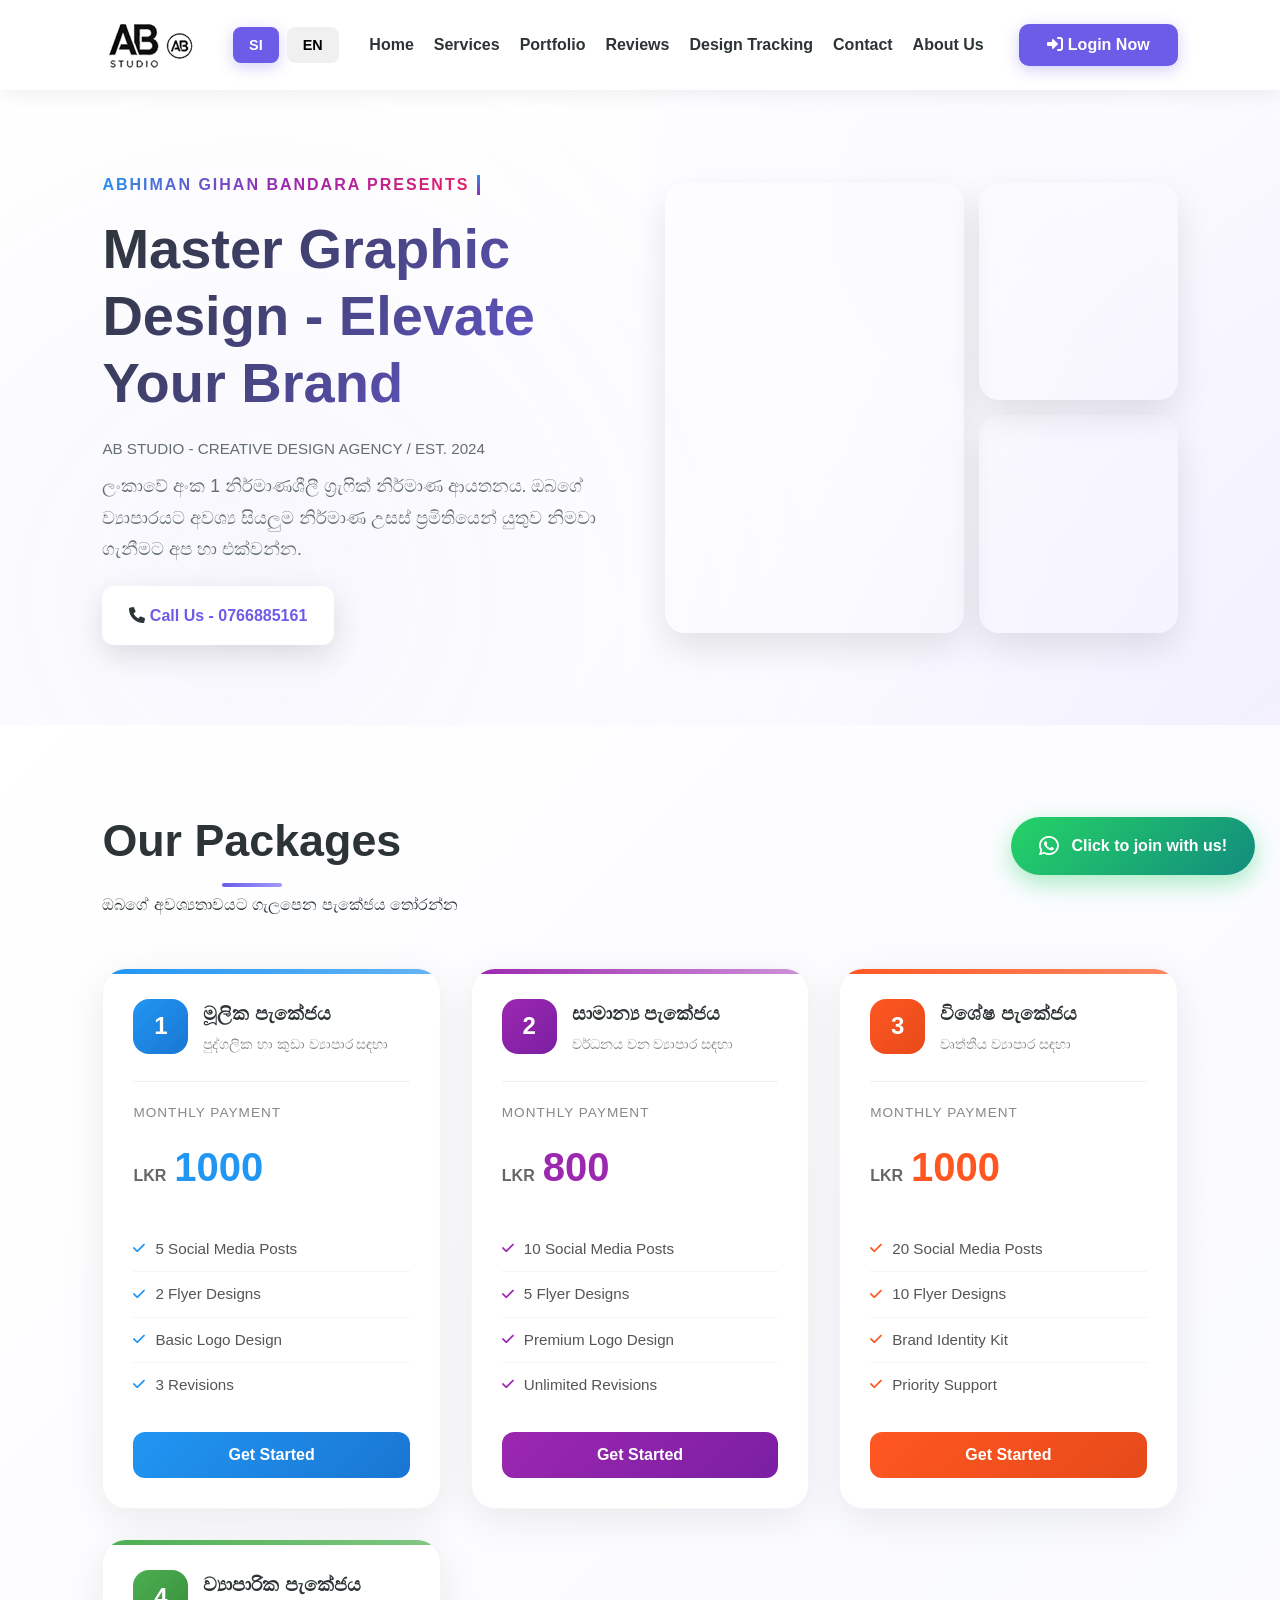
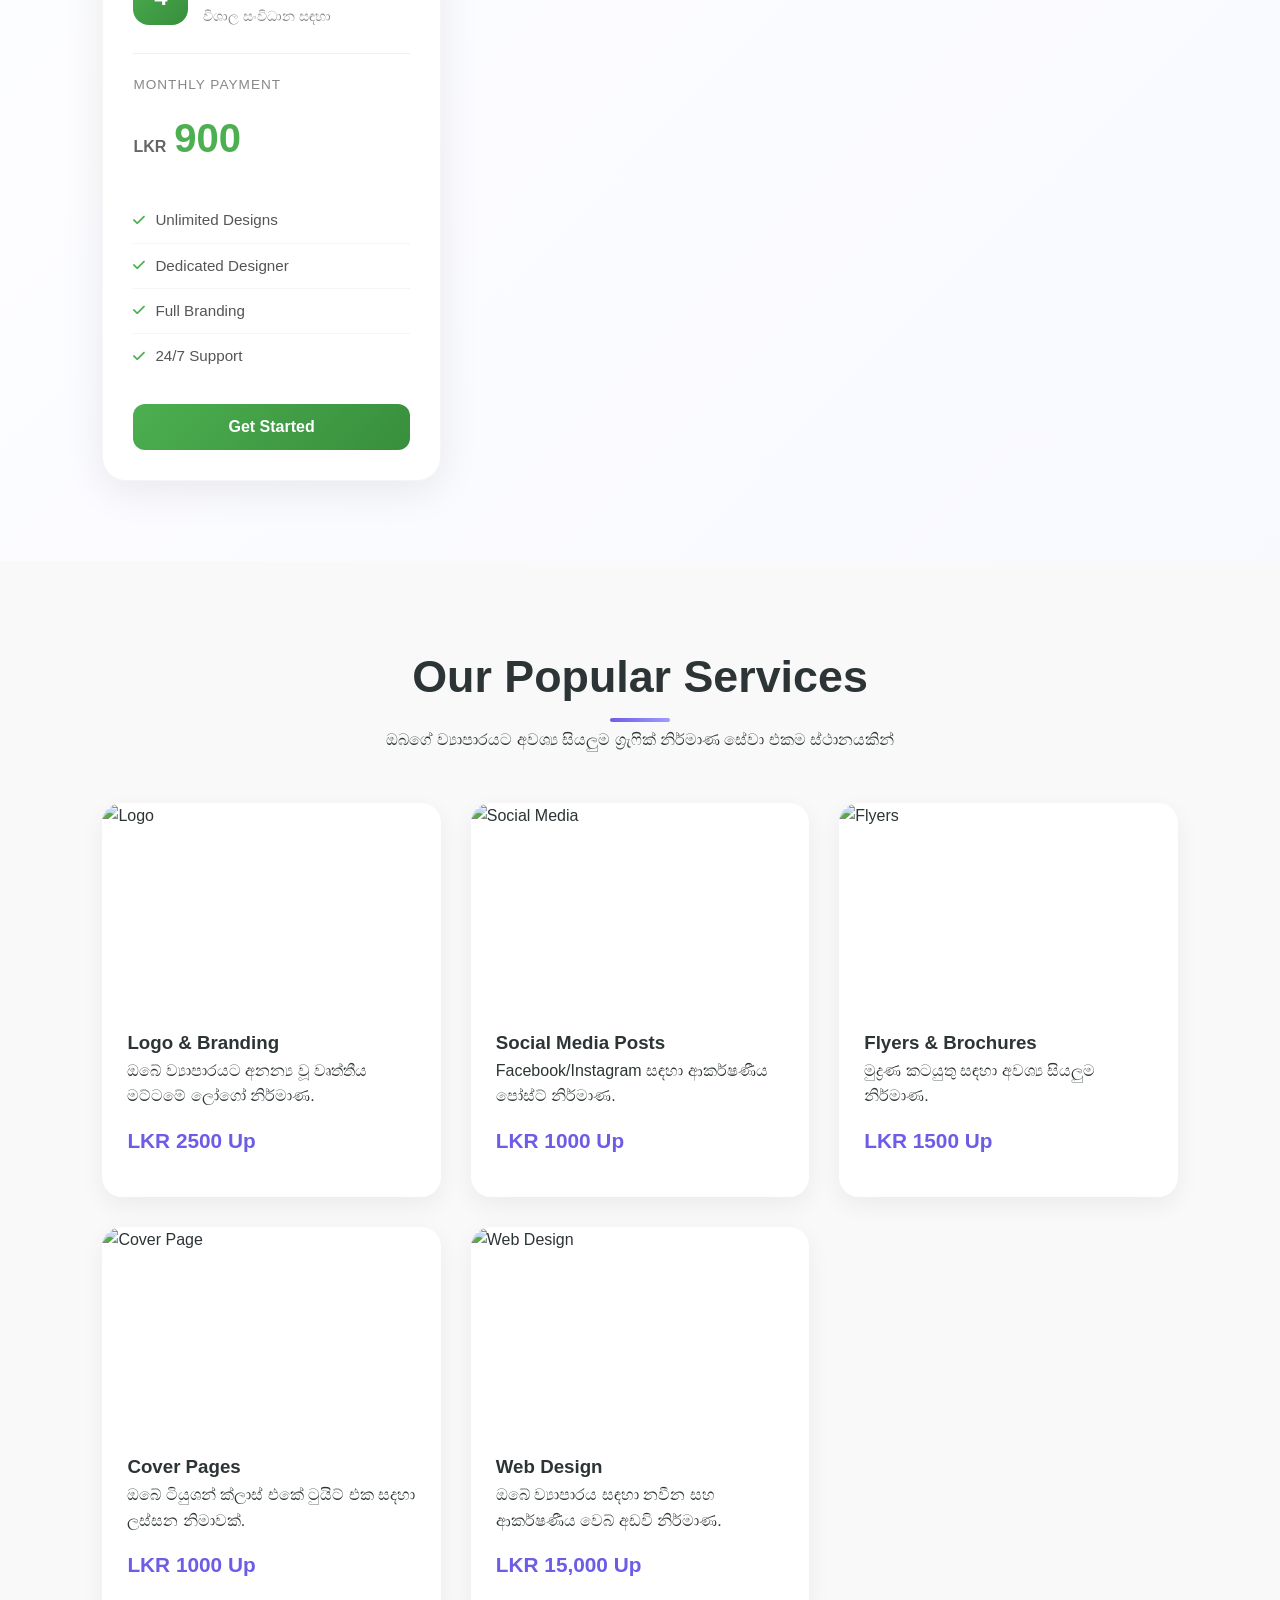
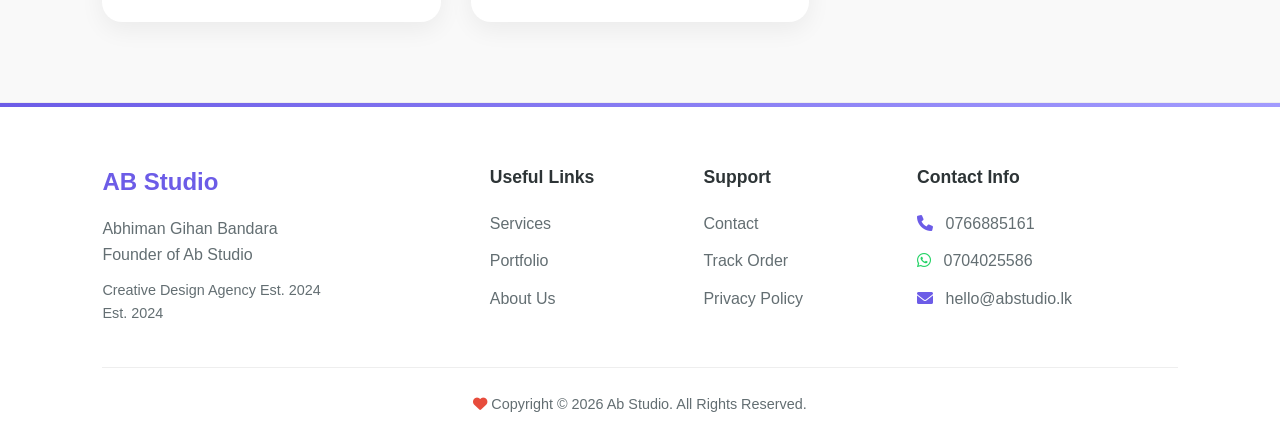
==== index.html @ 4a554f9b "Add files via upload" ====
<!DOCTYPE html>
<html lang="si">
<head>
    <meta charset="UTF-8">
    <meta name="viewport" content="width=device-width, initial-scale=1.0">
    <title>Ab Studio - Graphic Design Experts</title>
    <link rel="stylesheet" href="https://cdnjs.cloudflare.com/ajax/libs/font-awesome/6.0.0/css/all.min.css">
    <link rel="stylesheet" href="style.css">
</head>
<body>

    <!-- Login/Signup Modal -->
    <div class="modal-overlay" id="modalOverlay">
        <div class="login-modal">
            <span class="close-modal" id="closeModal">&times;</span>
            
            <!-- Login Section -->
            <div id="loginSection">
                <h2>Ab Studio Login</h2>
                <form id="loginForm">
                    <div class="form-group">
                        <label data-si="Email ලිපිනය (Email)" data-en="Email Address">Email ලිපිනය (Email)</label>
                        <input type="email" id="loginEmail" placeholder="your@email.com" required>
                        <span class="error-message" id="loginEmailError" data-si="කරුණාකර වලංගු email ලිපිනයක් ඇතුළත් කරන්න." data-en="Please enter a valid email address.">කරුණාකර වලංගු email ලිපිනයක් ඇතුළත් කරන්න.</span>
                    </div>
                    <div class="form-group">
                        <label data-si="මුරපදය (Password)" data-en="Password">මුරපදය (Password)</label>
                        <input type="password" id="loginPassword" placeholder="Enter your password" required>
                        <span class="error-message" id="loginPasswordError" data-si="මුරපදය අවම වශයෙන් අකුරු 6ක් විය යුතුය." data-en="Password must be at least 6 characters.">මුරපදය අවම වශයෙන් අකුරු 6ක් විය යුතුය.</span>
                    </div>
                    <button type="submit" class="submit-btn" data-si="Login" data-en="Login">Login</button>
                </form>
                <p style="text-align: center; margin-top: 15px; font-size: 0.9rem; color: #636e72;">
                    <span data-si="ගිණුමක් නොමැතිද?" data-en="Don't have an account?">ගිණුමක් නොමැතිද?</span> 
                    <a href="javascript:void(0)" id="showSignup" style="color: var(--primary-color); font-weight: 600;">Sign Up</a>
                </p>
            </div>

            <!-- Signup Section -->
            <div id="signupSection" style="display: none;">
                <h2>Create Account</h2>
                <form id="signupForm">
                    <div class="form-group">
                        <label data-si="සම්පූර්ණ නම (Full Name)" data-en="Full Name">සම්පූර්ණ නම (Full Name)</label>
                        <input type="text" id="userName" placeholder="ඔබේ සම්පූර්ණ නම" required>
                        <span class="error-message" id="userNameError" data-si="කරුණාකර ඔබේ නම ඇතුළත් කරන්න." data-en="Please enter your name.">කරුණාකර ඔබේ නම ඇතුළත් කරන්න.</span>
                    </div>
                    <div class="form-group">
                        <label data-si="දුරකථන අංකය (Phone Number)" data-en="Phone Number">දුරකථන අංකය (Phone Number)</label>
                        <input type="tel" id="userPhone" placeholder="07XXXXXXXX" required>
                        <span class="error-message" id="userPhoneError" data-si="කරුණාකර වලංගු දුරකථන අංකයක් ඇතුළත් කරන්න." data-en="Please enter a valid phone number.">කරුණාකර වලංගු දුරකථන අංකයක් ඇතුළත් කරන්න.</span>
                    </div>
                    <div class="form-group">
                        <label data-si="Email ලිපිනය" data-en="Email Address">Email ලිපිනය</label>
                        <input type="email" id="userEmail" placeholder="your@email.com" required>
                        <span class="error-message" id="userEmailError" data-si="කරුණාකර වලංගු email ලිපිනයක් ඇතුළත් කරන්න." data-en="Please enter a valid email.">කරුණාකර වලංගු email ලිපිනයක් ඇතුළත් කරන්න.</span>
                    </div>
                    <div class="form-group">
                        <label data-si="මුරපදය (Password)" data-en="Password">මුරපදය (Password)</label>
                        <input type="password" id="signupPassword" placeholder="Create password (min 6 chars)" required>
                        <span class="error-message" id="signupPasswordError" data-si="මුරපදය අවම වශයෙන් අකුරු 6ක් විය යුතුය." data-en="Password must be at least 6 characters.">මුරපදය අවම වශයෙන් අකුරු 6ක් විය යුතුය.</span>
                    </div>
                    <button type="submit" class="submit-btn" data-si="Register" data-en="Register">Register</button>
                </form>
                <p style="text-align: center; margin-top: 15px; font-size: 0.9rem; color: #636e72;">
                    <span data-si="දැනටමත් ගිණුමක් තිබේද?" data-en="Already have an account?">දැනටමත් ගිණුමක් තිබේද?</span> 
                    <a href="javascript:void(0)" id="showLogin" style="color: var(--primary-color); font-weight: 600;">Login</a>
                </p>
            </div>

            <!-- OTP Section (for future SMS OTP integration) -->
            <div id="otpSection" style="display: none;">
                <h2>Verify OTP</h2>
                <p id="otpMsg" style="font-size: 0.9rem; text-align: center; margin-bottom: 15px; color: #636e72;"></p>
                <form id="otpForm">
                    <div class="form-group">
                        <label data-si="OTP කේතය ඇතුළත් කරන්න" data-en="Enter OTP Code">OTP කේතය ඇතුළත් කරන්න</label>
                        <input type="text" id="otpInput" maxlength="6" placeholder="XXXXXX" required>
                    </div>
                    <button type="submit" class="submit-btn" data-si="Verify & Continue" data-en="Verify & Continue">Verify & Continue</button>
                </form>
            </div>
        </div>
    </div>

    <!-- User Profile Modal -->
    <div class="modal-overlay" id="profileModal">
        <div class="login-modal" style="max-width: 500px;">
            <span class="close-modal" id="closeProfileModal">&times;</span>
            <h2><i class="fas fa-user-circle" style="color: var(--primary-color);"></i> My Profile</h2>
            <div id="profileContent">
                <div class="form-group">
                    <label><i class="fas fa-user"></i> <span data-si="සම්පූර්ණ නම" data-en="Full Name">සම්පූර්ණ නම</span></label>
                    <input type="text" id="profileName" readonly>
                </div>
                <div class="form-group">
                    <label><i class="fas fa-phone"></i> <span data-si="දුරකථන අංකය" data-en="Phone Number">දුරකථන අංකය</span></label>
                    <input type="text" id="profilePhone" readonly>
                </div>
                <div class="form-group">
                    <label><i class="fas fa-envelope"></i> Email</label>
                    <input type="email" id="profileEmail" readonly>
                </div>
                <div class="form-group">
                    <label><i class="fas fa-calendar"></i> <span data-si="ගිණුම සෑදු දිනය" data-en="Account Created">ගිණුම සෑදු දිනය</span></label>
                    <input type="text" id="profileCreated" readonly>
                </div>
                <button type="button" class="submit-btn" id="logoutBtn" style="background: linear-gradient(135deg, #d63031, #ff4757);">
                    <i class="fas fa-sign-out-alt"></i> <span data-si="Logout" data-en="Logout">Logout</span>
                </button>
            </div>
        </div>
    </div>

    <header id="mainHeader">
        <div class="logo">
            <a href="javascript:void(0)" onclick="showHomePage()">
                <img src="images/ab-studio-logo.png" alt="Ab Studio Logo" onerror="this.style.display='none'; this.parentElement.innerHTML='<span style=\'font-size:1.5rem;font-weight:bold;color:var(--primary-color);\'>AB Studio</span>'">
            </a>
        </div>
        
        <div style="display: flex; align-items: center; gap: 15px;">
            <!-- Language Switcher - Hidden on mobile -->
            <div class="lang-switcher" id="langSwitcher">
                <button onclick="changeLanguage('si')" id="btn-si" class="active">SI</button>
                <button onclick="changeLanguage('en')" id="btn-en">EN</button>
            </div>
            
            <button class="mobile-menu-toggle" id="mobileMenuToggle" aria-label="Toggle menu">
                <span></span>
                <span></span>
                <span></span>
            </button>
        </div>
        
        <nav>
            <ul>
                <li><a href="javascript:void(0)" onclick="showHomePage()" data-si="Home" data-en="Home">Home</a></li>
                <li><a href="javascript:void(0)" onclick="showServicesPage()" data-si="Services" data-en="Services">Services</a></li>
                <li><a href="javascript:void(0)" onclick="showPortfolioPage()" data-si="Portfolio" data-en="Portfolio">Portfolio</a></li>
                <li><a href="javascript:void(0)" onclick="showReviews()" data-si="Reviews" data-en="Reviews">Reviews</a></li>
                <li><a href="javascript:void(0)" onclick="showTracking()" data-si="Design Tracking" data-en="Design Tracking">Design Tracking</a></li>
                <li><a href="javascript:void(0)" onclick="showContactPage()" data-si="Contact" data-en="Contact">Contact</a></li>
                <li><a href="javascript:void(0)" onclick="showAboutPage()" data-si="About Us" data-en="About Us">About Us</a></li>
            </ul>
        </nav>
        <button class="login-btn" id="loginBtn">
            <i class="fas fa-sign-in-alt"></i> <span data-si="Login Now" data-en="Login Now">Login Now</span>
        </button>
    </header>
    
    <!-- Mobile Navigation -->
    <div class="mobile-nav" id="mobileNav">
        <a href="javascript:void(0)" onclick="showHomePage(); toggleMobileMenu();" data-si="Home" data-en="Home">Home</a>
        <a href="javascript:void(0)" onclick="showServicesPage(); toggleMobileMenu();" data-si="Services" data-en="Services">Services</a>
        <a href="javascript:void(0)" onclick="showPortfolioPage(); toggleMobileMenu();" data-si="Portfolio" data-en="Portfolio">Portfolio</a>
        <a href="javascript:void(0)" onclick="showReviews(); toggleMobileMenu();" data-si="Reviews" data-en="Reviews">Reviews</a>
        <a href="javascript:void(0)" onclick="showTracking(); toggleMobileMenu();" data-si="Design Tracking" data-en="Design Tracking">Design Tracking</a>
        <a href="javascript:void(0)" onclick="showContactPage(); toggleMobileMenu();" data-si="Contact" data-en="Contact">Contact</a>
        <a href="javascript:void(0)" onclick="showAboutPage(); toggleMobileMenu();" data-si="About Us" data-en="About Us">About Us</a>
        <!-- Login Button in Mobile Menu -->
        <a href="javascript:void(0)" onclick="toggleMobileMenu(); document.getElementById('modalOverlay').classList.add('active');" class="mobile-login-btn" data-si="Login" data-en="Login">Login</a>
    </div>

    <main>
        <!-- Hero Section -->
        <section class="hero" id="homeHero">
            <div class="hero-content reveal-left">
                <!-- Typing Animation Text -->
                <div class="typing-container">
                    <span class="typing-text">Abhiman Gihan Bandara Presents</span>
                    <span class="typing-cursor"></span>
                </div>
                
                <h1>Master <span>Graphic Design</span> - Elevate Your Brand</h1>
                <p class="hero-subtitle" data-si="AB STUDIO - CREATIVE DESIGN AGENCY / EST. 2024" data-en="AB STUDIO - CREATIVE DESIGN AGENCY / EST. 2024">AB STUDIO - CREATIVE DESIGN AGENCY / EST. 2024</p>
                <p class="hero-description" data-si="ලංකාවේ අංක 1 නිර්මාණශීලී ග්‍රැෆික් නිර්මාණ ආයතනය. ඔබගේ ව්‍යාපාරයට අවශ්‍ය සියලුම නිර්මාණ උසස් ප්‍රමිතියෙන් යුතුව නිමවා ගැනීමට අප හා එක්වන්න." data-en="Sri Lanka's #1 Creative Graphic Design Agency. Join us to get all your business designs done with premium quality.">ලංකාවේ අංක 1 නිර්මාණශීලී ග්‍රැෆික් නිර්මාණ ආයතනය. ඔබගේ ව්‍යාපාරයට අවශ්‍ය සියලුම නිර්මාණ උසස් ප්‍රමිතියෙන් යුතුව නිමවා ගැනීමට අප හා එක්වන්න.</p>
                
                <a href="tel:0766885161" class="contact-float">
                    <i class="fa fa-phone"></i> <span data-si="Call Us - 0766885161" data-en="Call Us - 0766885161">Call Us - 0766885161</span>
                </a>
            </div>

            <div class="hero-images reveal-right">
                <div class="slide-box box-large">
                    <img src="https://images.unsplash.com/photo-1558655146-9f40138edfeb?auto=format&fit=crop&w=600" alt="Slide 1">
                    <img src="https://images.unsplash.com/photo-1626785774625-ddcddc3445e9?auto=format&fit=crop&w=600" alt="Slide 2">
                    <img src="https://images.unsplash.com/photo-1561070791-2526d30994b5?auto=format&fit=crop&w=600" alt="Slide 3">
                </div>
                <div class="slide-box">
                    <img src="https://images.unsplash.com/photo-1551434678-e076c223a692?auto=format&fit=crop&w=500" alt="Slide 4">
                    <img src="https://images.unsplash.com/photo-1618005182384-a83a8bd57fbe?auto=format&fit=crop&w=500" alt="Slide 5">
                    <img src="https://images.unsplash.com/photo-1542744094-3a31f272c490?auto=format&fit=crop&w=500" alt="Slide 6">
                </div>
                <div class="slide-box">
                    <img src="https://images.unsplash.com/photo-1531297484001-80022131f5a1?auto=format&fit=crop&w=500" alt="Slide 7">
                    <img src="https://images.unsplash.com/photo-1460925895917-afdab827c52f?auto=format&fit=crop&w=500" alt="Slide 8">
                    <img src="https://images.unsplash.com/photo-1611162617474-5b21e879e113?auto=format&fit=crop&w=500" alt="Slide 9">
                </div>
            </div>
        </section>
        
        <!-- Mobile Contact Button (visible only on mobile) -->
        <div class="mobile-contact-section">
            <a href="tel:0766885161" class="mobile-contact-btn">
                <i class="fa fa-phone"></i> <span data-si="Contact Us" data-en="Contact Us">Contact Us</span>
            </a>
        </div>
     
        <!-- Pricing/Packages Section -->
        <section class="pricing-section" id="pricingSection">
            <div class="section-title reveal">
                <h2 data-si="Our Packages" data-en="Our Packages">Our Packages</h2>
                <p data-si="ඔබගේ අවශ්‍යතාවයට ගැලපෙන පැකේජය තෝරන්න" data-en="Choose the package that suits your needs">ඔබගේ අවශ්‍යතාවයට ගැලපෙන පැකේජය තෝරන්න</p>
            </div>
            
            <div class="pricing-grid">
                <!-- Basic Package -->
                <div class="pricing-card reveal reveal-delay-1" data-color="blue">
                    <div class="pricing-header">
                        <div class="pricing-icon">1</div>
                        <div class="pricing-title">
                            <h3 data-si="මූලික පැකේජය" data-en="Basic Package">මූලික පැකේජය</h3>
                            <p data-si="පුද්ගලික හා කුඩා ව්‍යාපාර සඳහා" data-en="For personal & small businesses">පුද්ගලික හා කුඩා ව්‍යාපාර සඳහා</p>
                        </div>
                    </div>
                    <div class="pricing-body">
                        <span class="payment-label" data-si="Monthly Payment" data-en="Monthly Payment">Monthly Payment</span>
                        <div class="pricing-amount">
                            <span class="currency">LKR</span>
                            <span class="price">1000</span>
                        </div>
                        <ul class="pricing-features">
                            <li><i class="fas fa-check"></i> <span data-si="5 Social Media Posts" data-en="5 Social Media Posts">5 Social Media Posts</span></li>
                            <li><i class="fas fa-check"></i> <span data-si="2 Flyer Designs" data-en="2 Flyer Designs">2 Flyer Designs</span></li>
                            <li><i class="fas fa-check"></i> <span data-si="Basic Logo Design" data-en="Basic Logo Design">Basic Logo Design</span></li>
                            <li><i class="fas fa-check"></i> <span data-si="3 Revisions" data-en="3 Revisions">3 Revisions</span></li>
                        </ul>
                        <button class="pricing-btn" onclick="showContactPage()" data-si="Get Started" data-en="Get Started">Get Started</button>
                    </div>
                </div>

                <!-- Standard Package -->
                <div class="pricing-card reveal reveal-delay-2" data-color="purple">
                    <div class="pricing-header">
                        <div class="pricing-icon">2</div>
                        <div class="pricing-title">
                            <h3 data-si="සාමාන්‍ය පැකේජය" data-en="Standard Package">සාමාන්‍ය පැකේජය</h3>
                            <p data-si="වර්ධනය වන ව්‍යාපාර සඳහා" data-en="For growing businesses">වර්ධනය වන ව්‍යාපාර සඳහා</p>
                        </div>
                    </div>
                    <div class="pricing-body">
                        <span class="payment-label" data-si="Monthly Payment" data-en="Monthly Payment">Monthly Payment</span>
                        <div class="pricing-amount">
                            <span class="currency">LKR</span>
                            <span class="price">800</span>
                        </div>
                        <ul class="pricing-features">
                            <li><i class="fas fa-check"></i> <span data-si="10 Social Media Posts" data-en="10 Social Media Posts">10 Social Media Posts</span></li>
                            <li><i class="fas fa-check"></i> <span data-si="5 Flyer Designs" data-en="5 Flyer Designs">5 Flyer Designs</span></li>
                            <li><i class="fas fa-check"></i> <span data-si="Premium Logo Design" data-en="Premium Logo Design">Premium Logo Design</span></li>
                            <li><i class="fas fa-check"></i> <span data-si="Unlimited Revisions" data-en="Unlimited Revisions">Unlimited Revisions</span></li>
                        </ul>
                        <button class="pricing-btn" onclick="showContactPage()" data-si="Get Started" data-en="Get Started">Get Started</button>
                    </div>
                </div>

                <!-- Premium Package -->
                <div class="pricing-card reveal reveal-delay-3" data-color="orange">
                    <div class="pricing-header">
                        <div class="pricing-icon">3</div>
                        <div class="pricing-title">
                            <h3 data-si="විශේෂ පැකේජය" data-en="Premium Package">විශේෂ පැකේජය</h3>
                            <p data-si="වෘත්තීය ව්‍යාපාර සඳහා" data-en="For professional businesses">වෘත්තීය ව්‍යාපාර සඳහා</p>
                        </div>
                    </div>
                    <div class="pricing-body">
                        <span class="payment-label" data-si="Monthly Payment" data-en="Monthly Payment">Monthly Payment</span>
                        <div class="pricing-amount">
                            <span class="currency">LKR</span>
                            <span class="price">1000</span>
                        </div>
                        <ul class="pricing-features">
                            <li><i class="fas fa-check"></i> <span data-si="20 Social Media Posts" data-en="20 Social Media Posts">20 Social Media Posts</span></li>
                            <li><i class="fas fa-check"></i> <span data-si="10 Flyer Designs" data-en="10 Flyer Designs">10 Flyer Designs</span></li>
                            <li><i class="fas fa-check"></i> <span data-si="Brand Identity Kit" data-en="Brand Identity Kit">Brand Identity Kit</span></li>
                            <li><i class="fas fa-check"></i> <span data-si="Priority Support" data-en="Priority Support">Priority Support</span></li>
                        </ul>
                        <button class="pricing-btn" onclick="showContactPage()" data-si="Get Started" data-en="Get Started">Get Started</button>
                    </div>
                </div>

                <!-- Enterprise Package -->
                <div class="pricing-card reveal reveal-delay-4" data-color="green">
                    <div class="pricing-header">
                        <div class="pricing-icon">4</div>
                        <div class="pricing-title">
                            <h3 data-si="ව්‍යාපාරික පැකේජය" data-en="Enterprise Package">ව්‍යාපාරික පැකේජය</h3>
                            <p data-si="විශාල සංවිධාන සඳහා" data-en="For large organizations">විශාල සංවිධාන සඳහා</p>
                        </div>
                    </div>
                    <div class="pricing-body">
                        <span class="payment-label" data-si="Monthly Payment" data-en="Monthly Payment">Monthly Payment</span>
                        <div class="pricing-amount">
                            <span class="currency">LKR</span>
                            <span class="price">900</span>
                        </div>
                        <ul class="pricing-features">
                            <li><i class="fas fa-check"></i> <span data-si="Unlimited Designs" data-en="Unlimited Designs">Unlimited Designs</span></li>
                            <li><i class="fas fa-check"></i> <span data-si="Dedicated Designer" data-en="Dedicated Designer">Dedicated Designer</span></li>
                            <li><i class="fas fa-check"></i> <span data-si="Full Branding" data-en="Full Branding">Full Branding</span></li>
                            <li><i class="fas fa-check"></i> <span data-si="24/7 Support" data-en="24/7 Support">24/7 Support</span></li>
                        </ul>
                        <button class="pricing-btn" onclick="showContactPage()" data-si="Get Started" data-en="Get Started">Get Started</button>
                    </div>
                </div>
            </div>
        </section>
     
        <!-- Services Section -->
        <section class="services" id="homeServices">
            <div class="section-title reveal">
                <h2 data-si="Our Popular Services" data-en="Our Popular Services">Our Popular Services</h2>
                <p data-si="ඔබගේ ව්‍යාපාරයට අවශ්‍ය සියලුම ග්‍රැෆික් නිර්මාණ සේවා එකම ස්ථානයකින්" data-en="All graphic design services your business needs in one place">ඔබගේ ව්‍යාපාරයට අවශ්‍ය සියලුම ග්‍රැෆික් නිර්මාණ සේවා එකම ස්ථානයකින්</p>
            </div>
            <div class="service-grid">
                <div class="card reveal reveal-delay-1" onclick="showPortfolio('Logo & Branding')">
                    <img src="https://images.unsplash.com/photo-1626785774625-ddcddc3445e9?auto=format&fit=crop&w=500" alt="Logo">
                    <div class="card-body">
                        <h3 data-si="Logo & Branding" data-en="Logo & Branding">Logo & Branding</h3>
                        <p data-si="ඔබේ ව්‍යාපාරයට අනන්‍ය වූ වෘත්තීය මට්ටමේ ලෝගෝ නිර්මාණ." data-en="Professional logo designs unique to your business.">ඔබේ ව්‍යාපාරයට අනන්‍ය වූ වෘත්තීය මට්ටමේ ලෝගෝ නිර්මාණ.</p>
                        <span class="price">LKR 2500 Up</span>
                    </div>
                </div>
                <div class="card reveal reveal-delay-2" onclick="showPortfolio('Social Media Posts')">
                    <img src="https://images.unsplash.com/photo-1611162617474-5b21e879e113?auto=format&fit=crop&w=500" alt="Social Media">
                    <div class="card-body">
                        <h3 data-si="Social Media Posts" data-en="Social Media Posts">Social Media Posts</h3>
                        <p data-si="Facebook/Instagram සඳහා ආකර්ෂණීය පෝස්ට් නිර්මාණ." data-en="Attractive post designs for Facebook/Instagram.">Facebook/Instagram සඳහා ආකර්ෂණීය පෝස්ට් නිර්මාණ.</p>
                        <span class="price">LKR 1000 Up</span>
                    </div>
                </div>
                <div class="card reveal reveal-delay-3" onclick="showPortfolio('Flyers & Brochures')">
                    <img src="https://images.unsplash.com/photo-1586717791821-3f44a563dc4c?auto=format&fit=crop&w=500" alt="Flyers">
                    <div class="card-body">
                        <h3 data-si="Flyers & Brochures" data-en="Flyers & Brochures">Flyers & Brochures</h3>
                        <p data-si="මුද්‍රණ කටයුතු සඳහා අවශ්‍ය සියලුම නිර්මාණ." data-en="All designs needed for printing purposes.">මුද්‍රණ කටයුතු සඳහා අවශ්‍ය සියලුම නිර්මාණ.</p>
                        <span class="price">LKR 1500 Up</span>
                    </div>
                </div>
                <div class="card reveal reveal-delay-4" onclick="showPortfolio('Cover Pages')">
                    <img src="https://images.unsplash.com/photo-1544947950-fa07a98d237f?auto=format&fit=crop&w=500" alt="Cover Page">
                    <div class="card-body">
                        <h3 data-si="Cover Pages" data-en="Cover Pages">Cover Pages</h3>
                        <p data-si="ඔබේ ටියුශන් ක්ලාස් එකේ ටුයිට් එක සදහා ලස්සන නිමාවක්." data-en="Beautiful finish for your tuition class notes.">ඔබේ ටියුශන් ක්ලාස් එකේ ටුයිට් එක සදහා ලස්සන නිමාවක්.</p>
                        <span class="price">LKR 1000 Up</span>
                    </div>
                </div>
                <div class="card reveal reveal-delay-5" onclick="showPortfolio('Web Design')">
                    <img src="https://images.unsplash.com/photo-1460925895917-afdab827c52f?auto=format&fit=crop&w=500" alt="Web Design">
                    <div class="card-body">
                        <h3 data-si="Web Design" data-en="Web Design">Web Design</h3>
                        <p data-si="ඔබේ ව්‍යාපාරය සඳහා නවීන සහ ආකර්ෂණීය වෙබ් අඩවි නිර්මාණ." data-en="Modern and attractive website designs for your business.">ඔබේ ව්‍යාපාරය සඳහා නවීන සහ ආකර්ෂණීය වෙබ් අඩවි නිර්මාණ.</p>
                        <span class="price">LKR 15,000 Up</span>
                    </div>
                </div>
            </div>
        </section>

        <!-- Full Services Page -->
        <section id="fullServicesPage" style="display: none; padding: 60px 8%;">
            <div style="display: flex; justify-content: space-between; align-items: center; flex-wrap: wrap; margin-bottom: 30px; gap: 20px;">
                <button onclick="showOrderForm()" class="submit-btn" style="width: auto; padding: 14px 28px;">
                    <i class="fa fa-plus"></i> <span data-si="New Design" data-en="New Design">New Design</span>
                </button>

                <div class="search-container">
                    <input type="text" id="serviceSearch" onkeyup="searchServices()" placeholder="ඔබට අවශ්‍ය සේවාව මෙහි සොයන්න..." data-si-placeholder="ඔබට අවශ්‍ය සේවාව මෙහි සොයන්න..." data-en-placeholder="Search for services here...">
                    <i class="fa fa-search"></i>
                </div>
            </div>

            <div class="service-grid" id="mainServiceGrid">
                <div class="card service-item">
                    <img src="https://images.unsplash.com/photo-1626785774625-ddcddc3445e9?auto=format&fit=crop&w=500" alt="Logo">
                    <div class="card-body">
                        <h3 data-si="Logo & Branding" data-en="Logo & Branding">Logo & Branding</h3>
                        <p data-si="ඔබේ ව්‍යාපාරයට අනන්‍ය වූ වෘත්තීය මට්ටමේ ලෝගෝ නිර්මාණ." data-en="Professional logo designs unique to your business.">ඔබේ ව්‍යාපාරයට අනන්‍ය වූ වෘත්තීය මට්ටමේ ලෝගෝ නිර්මාණ.</p>
                        <span class="price">LKR 2500 Up</span>
                        <button class="btn-new-design" onclick="openOrderForm('Logo & Branding', 2500)">+ <span data-si="New Design" data-en="New Design">New Design</span></button>
                    </div>
                </div>
                <div class="card service-item">
                    <img src="https://images.unsplash.com/photo-1611162617474-5b21e879e113?auto=format&fit=crop&w=500" alt="Social Media">
                    <div class="card-body">
                        <h3 data-si="Social Media Posts" data-en="Social Media Posts">Social Media Posts</h3>
                        <p data-si="Facebook/Instagram සඳහා ආකර්ෂණීය පෝස්ට් නිර්මාණ." data-en="Attractive post designs for Facebook/Instagram.">Facebook/Instagram සඳහා ආකර්ෂණීය පෝස්ට් නිර්මාණ.</p>
                        <span class="price">LKR 1000 Up</span>
                        <button class="btn-new-design" onclick="openOrderForm('Social Media Posts', 1000)">+ <span data-si="New Design" data-en="New Design">New Design</span></button>
                    </div>
                </div>
                <div class="card service-item">
                    <img src="https://images.unsplash.com/photo-1586717791821-3f44a563dc4c?auto=format&fit=crop&w=500" alt="Flyers">
                    <div class="card-body">
                        <h3 data-si="Flyers & Brochures" data-en="Flyers & Brochures">Flyers & Brochures</h3>
                        <p data-si="මුද්‍රණ කටයුතු සඳහා අවශ්‍ය සියලුම නිර්මාණ." data-en="All designs needed for printing purposes.">මුද්‍රණ කටයුතු සඳහා අවශ්‍ය සියලුම නිර්මාණ.</p>
                        <span class="price">LKR 1500 Up</span>
                        <button class="btn-new-design" onclick="openOrderForm('Flyers & Brochures', 1500)">+ <span data-si="New Design" data-en="New Design">New Design</span></button>
                    </div>
                </div>
                <div class="card service-item">
                    <img src="https://images.unsplash.com/photo-1544947950-fa07a98d237f?auto=format&fit=crop&w=500" alt="Cover Page">
                    <div class="card-body">
                        <h3 data-si="Cover Pages" data-en="Cover Pages">Cover Pages</h3>
                        <p data-si="ඔබේ ටියුශන් ක්ලාස් එකේ ටියුට් එක සදහා ලස්සන නිමාවක්." data-en="Beautiful finish for your tuition class notes.">ඔබේ ටියුශන් ක්ලාස් එකේ ටියුට් එක සදහා ලස්සන නිමාවක්.</p>
                        <span class="price">LKR 1000 Up</span>
                        <button class="btn-new-design" onclick="openOrderForm('Cover Pages', 1000)">+ <span data-si="New Design" data-en="New Design">New Design</span></button>
                    </div>
                </div>
                <div class="card service-item">
                    <img src="https://images.unsplash.com/photo-1460925895917-afdab827c52f?auto=format&fit=crop&w=500" alt="Web Design">
                    <div class="card-body">
                        <h3 data-si="Web Design" data-en="Web Design">Web Design</h3>
                        <p data-si="ඔබේ ව්‍යාපාරය සඳහා නවීන සහ ආකර්ෂණීය වෙබ් අඩවි නිර්මාණ." data-en="Modern and attractive website designs for your business.">ඔබේ ව්‍යාපාරය සඳහා නවීන සහ ආකර්ෂණීය වෙබ් අඩවි නිර්මාණ.</p>
                        <span class="price">LKR 15,000 Up</span>
                        <button class="btn-new-design" onclick="openOrderForm('Web Design', 15000)">+ <span data-si="New Design" data-en="New Design">New Design</span></button>
                    </div>
                </div>
                <div class="card service-item">
                    <img src="https://images.unsplash.com/photo-1557683316-973673baf926?auto=format&fit=crop&w=500" alt="Business Cards">
                    <div class="card-body">
                        <h3 data-si="Business Cards" data-en="Business Cards">Business Cards</h3>
                        <p data-si="වෘත්තීය මට්ටමේ ව්‍යාපාරික කාඩ්පත් නිර්මාණ." data-en="Professional business card designs.">වෘත්තීය මට්ටමේ ව්‍යාපාරික කාඩ්පත් නිර්මාණ.</p>
                        <span class="price">LKR 800 Up</span>
                        <button class="btn-new-design" onclick="openOrderForm('Business Cards', 800)">+ <span data-si="New Design" data-en="New Design">New Design</span></button>
                    </div>
                </div>
                <div class="card service-item">
                    <img src="https://images.unsplash.com/photo-1557683316-973673baf926?auto=format&fit=crop&w=500" alt="Motion Graphics">
                    <div class="card-body">
                        <h3 data-si="Motion Graphics" data-en="Motion Graphics">Motion Graphics</h3>
                        <p data-si="ආකර්ෂණීය වීඩියෝ සහ ඇනිමේෂන් නිර්මාණ." data-en="Attractive video and animation designs.">ආකර්ෂණීය වීඩියෝ සහ ඇනිමේෂන් නිර්මාණ.</p>
                        <span class="price">LKR 5000 Up</span>
                        <button class="btn-new-design" onclick="openOrderForm('Motion Graphics', 5000)">+ <span data-si="New Design" data-en="New Design">New Design</span></button>
                    </div>
                </div>
                <div class="card service-item">
                    <img src="https://images.unsplash.com/photo-1542744173-8e7e53415bb0?auto=format&fit=crop&w=500" alt="UI/UX Design">
                    <div class="card-body">
                        <h3 data-si="UI/UX Design" data-en="UI/UX Design">UI/UX Design</h3>
                        <p data-si="ජංගම දුරකථන මෘදුකාංග සඳහා අතුරුමුහුණත් නිර්මාණය." data-en="Interface design for mobile applications.">ජංගම දුරකථන මෘදුකාංග සඳහා අතුරුමුහුණත් නිර්මාණය.</p>
                        <span class="price">LKR 10,000 Up</span>
                        <button class="btn-new-design" onclick="openOrderForm('UI/UX Design', 10000)">+ <span data-si="New Design" data-en="New Design">New Design</span></button>
                    </div>
                </div>
            </div>
        </section>

        <!-- Portfolio Detail Section -->
        <section id="portfolioDetail" style="display: none; padding: 60px 8%; text-align: center;">
            <div style="display: flex; justify-content: space-between; align-items: center; margin-bottom: 30px; flex-wrap: wrap; gap: 15px;">
                <button onclick="backToHome()" style="padding: 12px 24px; cursor: pointer; border-radius: 10px; border: none; background: #eee; font-weight: 600; transition: all 0.3s ease;">
                    <i class="fa fa-arrow-left"></i> <span data-si="Back" data-en="Back">Back</span>
                </button>
                <h2 id="detailTitle" style="font-size: 2rem; color: var(--dark-color);">Service Name</h2>
                <button onclick="showOrderForm()" class="submit-btn" style="padding: 12px 28px;">
                    <i class="fa fa-plus"></i> <span data-si="New Design" data-en="New Design">New Design</span>
                </button>
            </div>
            <div id="portfolioGrid" style="display: grid; grid-template-columns: repeat(auto-fit, minmax(260px, 1fr)); gap: 25px;">
            </div>
        </section>

        <!-- Order Form Section -->
        <section id="orderFormSection" style="display: none; padding: 60px 8%; background: #fff; max-width: 750px; margin: 20px auto; border-radius: 20px; box-shadow: 0 20px 50px rgba(0,0,0,0.1);">
            <h2 style="text-align: center; margin-bottom: 30px; color: var(--dark-color);"><i class="fas fa-paint-brush" style="color: var(--primary-color);"></i> <span data-si="Order Your New Design" data-en="Order Your New Design">Order Your New Design</span></h2>
            
            <form id="designOrderForm" onsubmit="processOrder(event)" style="text-align: left;">
                <div class="form-group">
                    <label><i class="fas fa-user"></i> <span data-si="සම්පූර්ණ නම" data-en="Full Name">සම්පූර්ණ නම</span></label>
                    <input type="text" id="fullName" placeholder="ඔබේ සම්පූර්ණ නම" data-si-placeholder="ඔබේ සම්පූර්ණ නම" data-en-placeholder="Your full name" required>
                    <span class="error-message" id="fullNameError" data-si="කරුණාකර ඔබේ නම ඇතුළත් කරන්න." data-en="Please enter your name.">කරුණාකර ඔබේ නම ඇතුළත් කරන්න.</span>
                </div>
                <div class="form-group">
                    <label><i class="fas fa-phone"></i> <span data-si="දුරකථන අංකය" data-en="Phone Number">දුරකථන අංකය</span></label>
                    <input type="tel" id="phone" placeholder="07XXXXXXXX" required>
                    <span class="error-message" id="phoneError" data-si="කරුණාකර වලංගු දුරකථන අංකයක් ඇතුළත් කරන්න." data-en="Please enter a valid phone number.">කරුණාකර වලංගු දුරකථන අංකයක් ඇතුළත් කරන්න.</span>
                </div>
                <div class="form-group">
                    <label><i class="fas fa-envelope"></i> <span data-si="Email ලිපිනය" data-en="Email Address">Email ලිපිනය</span></label>
                    <input type="email" id="email" placeholder="your@email.com" required>
                    <span class="error-message" id="emailError" data-si="කරුණාකර වලංගු email ලිපිනයක් ඇතුළත් කරන්න." data-en="Please enter a valid email.">කරුණාකර වලංගු email ලිපිනයක් ඇතුළත් කරන්න.</span>
                </div>
                <div class="form-group">
                    <label><i class="fas fa-ruler-combined"></i> <span data-si="අවශ්‍ය ප්‍රමාණය (Size)" data-en="Required Size">අවශ්‍ය ප්‍රමාණය (Size)</span></label>
                    <input type="text" id="designSize" placeholder="උදා: A4, 1080x1080px" data-si-placeholder="උදා: A4, 1080x1080px" data-en-placeholder="e.g., A4, 1080x1080px">
                </div>
                <div class="form-group">
                    <label><i class="fas fa-image"></i> <span data-si="ඩිසයින් එකට අදාළ විස්තර/Images අප්ලෝඩ් කරන්න" data-en="Upload details/images for the design">ඩිසයින් එකට අදාළ විස්තර/Images අප්ලෝඩ් කරන්න</span></label>
                    <input type="file" id="uploadFile" style="padding: 12px;" accept="image/*">
                </div>
                <div class="form-group">
                    <label for="coverDetails"><i class="fas fa-info-circle"></i> <span data-si="Add Cover Details" data-en="Add Cover Details">Add Cover Details</span> <span class="optional" data-si="(optional)" data-en="(optional)">(optional)</span></label>
                    <textarea id="coverDetails" name="coverDetails" rows="4" placeholder="උදා: අකුරු වල වර්ණ, විශේෂ ලෝගෝ ඇතුළත් කිරීම් ආදිය..." data-si-placeholder="උදා: අකුරු වල වර්ණ, විශේෂ ලෝගෝ ඇතුළත් කිරීම් ආදිය..." data-en-placeholder="e.g., text colors, special logo inclusions, etc."></textarea>
                </div>
                <div class="form-group">
                    <label for="printMood"><i class="fas fa-print"></i> <span data-si="Print Moods" data-en="Print Moods">Print Moods</span> <span class="optional" data-si="(optional)" data-en="(optional)">(optional)</span></label>
                    <select id="printMood" name="printMood">
                        <option value="" disabled selected data-si="තෝරන්න (Select Mood)" data-en="Select Mood">තෝරන්න (Select Mood)</option>
                        <option value="offset">OFFSET COLOR</option>
                        <option value="digital">DIGITAL PRINT</option>
                    </select>
                </div>
                <div class="form-group">
                    <label><i class="fas fa-file-export"></i> <span data-si="ලබා ගැනීමට අවශ්‍ය ආකාරය (Format)" data-en="Required Format">ලබා ගැනීමට අවශ්‍ය ආකාරය (Format)</span></label>
                    <select id="fileFormat">
                        <option value="PNG">PNG</option>
                        <option value="PDF">PDF</option>
                        <option value="PSD (Source File)">PSD (Source File)</option>
                        <option value="JPG">JPG</option>
                        <option value="web">Web</option>
                    </select>
                </div>
                <div class="form-group">
                    <label><i class="fas fa-paper-plane"></i> <span data-si="ඩිසයින් එක එවිය යුත්තේ කුමක් හරහාද?" data-en="How should we send the design?">ඩිසයින් එක එවිය යුත්තේ කුමක් හරහාද?</span></label>
                    <select id="deliveryMethod">
                        <option value="WhatsApp">WhatsApp</option>
                        <option value="Telegram">Telegram</option>
                        <option value="Email">Email</option>
                    </select>
                </div>
                
                <button type="submit" class="submit-btn" style="font-size: 1.1rem; padding: 16px;">
                    <i class="fas fa-arrow-right"></i> <span data-si="Continue to Payment" data-en="Continue to Payment">Continue to Payment</span>
                </button>
                <p onclick="backToPortfolio()" style="text-align: center; margin-top: 20px; color: #636e72; cursor: pointer; transition: color 0.3s ease;">
                    <i class="fas fa-arrow-left"></i> <span data-si="Back to Portfolio" data-en="Back to Portfolio">Back to Portfolio</span>
                </p>
            </form>
        </section>

        <!-- About Section -->
        <section id="aboutSection" class="about-section" style="display: none;">
            <div class="about-container">
                <div class="about-image reveal-left">
                    <img src="https://images.unsplash.com/photo-1551434678-e076c223a692?w=800" alt="AB Studio Team">
                    <div style="position: absolute; bottom: -20px; right: -20px; background: linear-gradient(135deg, var(--primary-color), var(--secondary-color)); color: white; padding: 25px; border-radius: 20px; font-weight: bold; box-shadow: 0 10px 30px rgba(108, 92, 231, 0.3);">
                        <i class="fas fa-award" style="font-size: 2rem; margin-bottom: 10px; display: block;"></i>
                        <span data-si="5+ Years Experience" data-en="5+ Years Experience">5+ Years Experience</span>
                    </div>
                </div>
                <div class="about-text reveal-right">
                    <h3 data-si="Creative Mindset" data-en="Creative Mindset">Creative Mindset</h3>
                    <h2 data-si="The Story Behind AB Studio" data-en="The Story Behind AB Studio">The Story Behind <br>AB Studio</h2>
                    <p data-si="අපි AB Studio හරහා ඔබේ ව්‍යාපාරික සිහින සැබෑ කරන වෘත්තීය මට්ටමේ ග්‍රැෆික් නිර්මාණ සේවාවක් ලබා දෙන්නෙමු. සරල ලෝගෝ නිර්මාණයේ සිට සංකීර්ණ වෙබ් අඩවි නිර්මාණය දක්වා වූ පුළුල් පරාසයක සේවාවන් අප සතුය. අපගේ අරමුණ වන්නේ සෑම නිර්මාණයක්ම කලාවක් මෙන්ම පාරිභෝගිකයාගේ ව්‍යාපාරයට සැබෑ වටිනාකමක් එකතු කරන මෙවලමක් බවට පත් කිරීමයි." data-en="Through AB Studio, we provide professional graphic design services that make your business dreams come true. We offer a wide range of services from simple logo design to complex website creation. Our goal is to make every design a work of art and a tool that adds real value to the customer's business.">අපි AB Studio හරහා ඔබේ ව්‍යාපාරික සිහින සැබෑ කරන වෘත්තීය මට්ටමේ ග්‍රැෆික් නිර්මාණ සේවාවක් ලබා දෙන්නෙමු. සරල ලෝගෝ නිර්මාණයේ සිට සංකීර්ණ වෙබ් අඩවි නිර්මාණය දක්වා වූ පුළුල් පරාසයක සේවාවන් අප සතුය. අපගේ අරමුණ වන්නේ සෑම නිර්මාණයක්ම කලාවක් මෙන්ම පාරිභෝගිකයාගේ ව්‍යාපාරයට සැබෑ වටිනාකමක් එකතු කරන මෙවලමක් බවට පත් කිරීමයි.</p>
                    <div class="stats-grid">
                        <div class="stat-item">
                            <h3>500+</h3>
                            <small data-si="Projects Done" data-en="Projects Done">Projects Done</small>
                        </div>
                        <div class="stat-item">
                            <h3>300+</h3>
                            <small data-si="Happy Clients" data-en="Happy Clients">Happy Clients</small>
                        </div>
                        <div class="stat-item">
                            <h3>100%</h3>
                            <small data-si="Creativity" data-en="Creativity">Creativity</small>
                        </div>
                    </div>
                </div>
            </div>
        </section>

        <!-- Portfolio Section -->
        <section id="portfolioSection" class="portfolio-section" style="display: none;">
            <div style="text-align: center; margin-bottom: 50px;" class="reveal">
                <h2 style="font-size: 2.8rem; color: #2d3436;" data-si="Our Masterpieces" data-en="Our Masterpieces">Our Masterpieces</h2>
                <div style="width: 80px; height: 4px; background: linear-gradient(90deg, var(--primary-color), var(--secondary-color)); margin: 15px auto; border-radius: 2px;"></div>
                <p style="color: #636e72;" data-si="අප විසින් නිම කරන ලද විශිෂ්ටතම නිර්මාණ එකතුව." data-en="Collection of our finest works.">අප විසින් නිම කරන ලද විශිෂ්ටතම නිර්මාණ එකතුව.</p>
            </div>
            <div class="filter-buttons reveal">
                <button class="filter-btn active" onclick="filterPortfolio('all')" data-si="All Designs" data-en="All Designs">All Designs</button>
                <button class="filter-btn" onclick="filterPortfolio('logos')" data-si="Logos" data-en="Logos">Logos</button>
                <button class="filter-btn" onclick="filterPortfolio('social')" data-si="Social Media" data-en="Social Media">Social Media</button>
                <button class="filter-btn" onclick="filterPortfolio('print')" data-si="Print Materials" data-en="Print Materials">Print Materials</button>
            </div>
            <div class="portfolio-grid" id="mainPortfolioGrid">
                <div class="portfolio-item logos reveal reveal-delay-1">
                    <img src="https://images.unsplash.com/photo-1626785774573-4b799315345d?w=500" alt="Logo Design">
                    <div class="portfolio-overlay">
                        <h3>Modern Logo</h3>
                        <p>Branding Project</p>
                    </div>
                </div>
                <div class="portfolio-item social reveal reveal-delay-2">
                    <img src="https://images.unsplash.com/photo-1611162617474-5b21e879e113?w=500" alt="Social Media">
                    <div class="portfolio-overlay">
                        <h3>Instagram Post</h3>
                        <p>Digital Marketing</p>
                    </div>
                </div>
                <div class="portfolio-item print reveal reveal-delay-3">
                    <img src="https://images.unsplash.com/photo-1586717791821-3f44a563dc4c?w=500" alt="Flyer">
                    <div class="portfolio-overlay">
                        <h3>Business Flyer</h3>
                        <p>Print Design</p>
                    </div>
                </div>
                <div class="portfolio-item logos reveal reveal-delay-4">
                    <img src="https://images.unsplash.com/photo-1561070791-2526d30994b5?w=500" alt="Logo Design 2">
                    <div class="portfolio-overlay">
                        <h3>Corporate Logo</h3>
                        <p>Brand Identity</p>
                    </div>
                </div>
                <div class="portfolio-item social reveal reveal-delay-5">
                    <img src="https://images.unsplash.com/photo-1563986768609-322da13575f3?w=500" alt="Social Media 2">
                    <div class="portfolio-overlay">
                        <h3>Facebook Banner</h3>
                        <p>Social Campaign</p>
                    </div>
                </div>
                <div class="portfolio-item print reveal reveal-delay-1">
                    <img src="https://images.unsplash.com/photo-1542744094-3a31f272c490?w=500" alt="Brochure">
                    <div class="portfolio-overlay">
                        <h3>Product Brochure</h3>
                        <p>Marketing Material</p>
                    </div>
                </div>
            </div>
        </section>

        <!-- Contact Section - NEW DESIGN -->
        <section id="contactSection" class="contact-section" style="display: none;">
            <div class="contact-wrapper-new">
                <div class="contact-left reveal-left">
                    <span class="contact-label" data-si="Get In Touch" data-en="Get In Touch">Get In Touch</span>
                    <h2 class="contact-title-si" data-si="අප හා සම්බන්ධ වන්න" data-en="Contact Us">අප හා සම්බන්ධ වන්න</h2>
                    <h2 class="contact-title-en" data-si="Contact Us" data-en="Contact Us">Contact Us</h2>
                    <p class="contact-description" data-si="ඕනෑම නිර්මාණයක් පිළිබඳ විමසීමට හෝ උපදෙස් ලබාගැනීමට අප හා සම්බන්ධ වන්න. WhatsApp හරහා කඩිනමින් පිළිතුරු ලබාගත හැක. ඕනෑම විස්තරයක් සඳහා අපගේ admin කණ්ඩායම සමඟ සම්බන්ධ වන්න." data-en="Contact us for any design inquiries or advice. Get quick responses via WhatsApp. Contact our admin team for any details.">ඕනෑම නිර්මාණයක් පිළිබඳ විමසීමට හෝ උපදෙස් ලබාගැනීමට අප හා සම්බන්ධ වන්න. WhatsApp හරහා කඩිනමින් පිළිතුරු ලබාගත හැක. ඕනෑම විස්තරයක් සඳහා අපගේ admin කණ්ඩායම සමඟ සම්බන්ධ වන්න.</p>
                    
                    <div class="contact-cards">
                        <div class="contact-card whatsapp" onclick="window.open('https://wa.me/94704025586', '_blank')">
                            <div class="contact-card-icon">
                                <i class="fab fa-whatsapp"></i>
                            </div>
                            <div class="contact-card-content">
                                <h4 data-si="WhatsApp සම්බන්ධතාව" data-en="WhatsApp Contact">WhatsApp සම්බන්ධතාව</h4>
                                <p data-si="කඩිනමින් පිළිතුරු ලබීම සඳහා WhatsApp හරහා සම්බන්ධ වන්න" data-en="Connect via WhatsApp for quick responses">කඩිනමින් පිළිතුරු ලබීම සඳහා WhatsApp හරහා සම්බන්ධ වන්න</p>
                                <span class="contact-card-link"><span data-si="පණිවිඩය යැවීමට ක්ලික් කරන්න" data-en="Click to send message">පණිවිඩය යැවීමට ක්ලික් කරන්න</span> <i class="fas fa-arrow-right"></i></span>
                            </div>
                        </div>
                        
                        <div class="contact-card admin" onclick="window.open('https://wa.me/94766885161', '_blank')">
                            <div class="contact-card-icon">
                                <i class="fas fa-headset"></i>
                            </div>
                            <div class="contact-card-content">
                                <h4 data-si="සඳහා Admin" data-en="For Admin">සඳහා Admin</h4>
                                <p data-si="විශේෂිත විස්තර සඳහා අපගේ admin කණ්ඩායම සමඟ සම්බන්ධ වන්න" data-en="Contact our admin team for specific details">විශේෂිත විස්තර සඳහා අපගේ admin කණ්ඩායම සමඟ සම්බන්ධ වන්න</p>
                                <span class="contact-card-link"><span data-si="Admin සමඟ සම්බන්ධ වන්න" data-en="Connect with Admin">Admin සමඟ සම්බන්ධ වන්න</span> <i class="fas fa-arrow-right"></i></span>
                            </div>
                        </div>
                        
                        <div class="contact-card email" onclick="window.location.href='mailto:hello@abstudio.lk'">
                            <div class="contact-card-icon">
                                <i class="fas fa-envelope"></i>
                            </div>
                            <div class="contact-card-content">
                                <h4 data-si="විද්‍යුත් තැපෑල" data-en="Email">විද්‍යුත් තැපෑල</h4>
                                <p data-si="විස්තරාත්මක විමසීම් සඳහා විද්‍යුත් තැපෑලෙන් අමතන්න" data-en="Email us for detailed inquiries">විස්තරාත්මක විමසීම් සඳහා විද්‍යුත් තැපෑලෙන් අමතන්න</p>
                                <span class="contact-card-link">hello@abstudio.lk <i class="fas fa-arrow-right"></i></span>
                            </div>
                        </div>
                    </div>
                </div>
                
                <div class="contact-form-panel-new reveal-right">
                    <h3><i class="fas fa-paper-plane" style="color: var(--primary-color);"></i> <span data-si="පණිවිඩයක් එවන්න" data-en="Send a Message">පණිවිඩයක් එවන්න</span></h3>
                    <form id="contactForm">
                        <div class="form-group">
                            <label><i class="fas fa-user"></i> <span data-si="සම්පූර්ණ නම" data-en="Full Name">සම්පූර්ණ නම</span></label>
                            <input type="text" id="contactName" placeholder="ඔබේ නම ඇතුළත් කරන්න" data-si-placeholder="ඔබේ නම ඇතුළත් කරන්න" data-en-placeholder="Enter your name" required>
                            <span class="error-message" id="contactNameError" data-si="කරුණාකර ඔබේ නම ඇතුළත් කරන්න." data-en="Please enter your name.">කරුණාකර ඔබේ නම ඇතුළත් කරන්න.</span>
                        </div>
                        <div class="form-group">
                            <label><i class="fab fa-whatsapp"></i> <span data-si="WhatsApp අංකය" data-en="WhatsApp Number">WhatsApp අංකය</span></label>
                            <input type="tel" id="contactWhatsApp" placeholder="+94 77 123 4567" required>
                            <span class="error-message" id="contactWhatsAppError" data-si="කරුණාකර වලංගු WhatsApp අංකයක් ඇතුළත් කරන්න." data-en="Please enter a valid WhatsApp number.">කරුණාකර වලංගු WhatsApp අංකයක් ඇතුළත් කරන්න.</span>
                        </div>
                        <div class="form-group">
                            <label><i class="fas fa-comment"></i> <span data-si="පණිවිඩය" data-en="Message">පණිවිඩය</span></label>
                            <textarea rows="5" id="contactMessage" placeholder="ඔබට අවශ්‍ය දේ මෙහි ලියන්න..." data-si-placeholder="ඔබට අවශ්‍ය දේ මෙහි ලියන්න..." data-en-placeholder="Write what you need here..."></textarea>
                            <span class="error-message" id="contactMessageError" data-si="කරුණාකර පණිවිඩයක් ඇතුළත් කරන්න." data-en="Please enter a message.">කරුණාකර පණිවිඩයක් ඇතුළත් කරන්න.</span>
                        </div>
                        <button type="submit" class="submit-btn">
                            <span data-si="පණිවිඩය එවන්න" data-en="Send Message">පණිවිඩය එවන්න</span> <i class="fas fa-paper-plane"></i>
                        </button>
                    </form>
                </div>
            </div>
        </section>

        <!-- Tracking Section -->
        <section id="trackingSection" class="tracking-section" style="display: none;">
            <div class="tracking-card reveal-scale">
                <i class="fas fa-map-marker-alt"></i>
                <h2 data-si="Track Your Design" data-en="Track Your Design">Track Your Design</h2>
                <p data-si="ඔබේ ඇණවුම් අංකය (Order ID) ඇතුළත් කර ප්‍රගතිය පරීක්ෂා කරන්න." data-en="Enter your Order ID to check progress.">ඔබේ ඇණවුම් අංකය (Order ID) ඇතුළත් කර ප්‍රගතිය පරීක්ෂා කරන්න.</p>
                <div class="search-box-tracking">
                    <input type="text" id="orderIDInput" placeholder="උදා: AB-1001" data-si-placeholder="උදා: AB-1001" data-en-placeholder="e.g., AB-1001">
                    <button onclick="trackOrder()" class="submit-btn track-order-btn">
                        <i class="fas fa-search"></i> <span data-si="Track" data-en="Track">Track</span>
                    </button>
                </div>
                <div id="trackingResult" class="progress-container">
                    <div class="progress-fill" id="progressBar" style="width: 0%;"></div>
                    <div class="step" id="step1">
                        <div class="step-circle"><i class="fas fa-receipt"></i></div>
                        <small data-si="Ordered" data-en="Ordered">Ordered</small>
                    </div>
                    <div class="step" id="step2">
                        <div class="step-circle"><i class="fas fa-pen-nib"></i></div>
                        <small data-si="Designing" data-en="Designing">Designing</small>
                    </div>
                    <div class="step" id="step3">
                        <div class="step-circle"><i class="fas fa-check-double"></i></div>
                        <small data-si="Review" data-en="Review">Review</small>
                    </div>
                    <div class="step" id="step4">
                        <div class="step-circle"><i class="fas fa-download"></i></div>
                        <small data-si="Delivery" data-en="Delivery">Delivery</small>
                    </div>
                </div>
                <div id="orderDetails" style="margin-top: 30px; text-align: left; background: #f8f9fa; padding: 20px; border-radius: 10px; display: none;">
                    <h4 style="color: var(--primary-color); margin-bottom: 15px;"><i class="fas fa-info-circle"></i> <span data-si="Order Details" data-en="Order Details">Order Details</span></h4>
                    <p><strong><i class="fas fa-paint-brush"></i> <span data-si="Service:" data-en="Service:">Service:</span></strong> <span id="trackService"></span></p>
                    <p><strong><i class="fas fa-user"></i> <span data-si="Customer:" data-en="Customer:">Customer:</span></strong> <span id="trackCustomer"></span></p>
                    <p><strong><i class="fas fa-calendar"></i> <span data-si="Order Date:" data-en="Order Date:">Order Date:</span></strong> <span id="trackDate"></span></p>
                    <p><strong><i class="fas fa-money-bill-wave"></i> <span data-si="Amount:" data-en="Amount:">Amount:</span></strong> <span id="trackAmount"></span></p>
                </div>
                <p id="trackMessage" style="margin-top: 30px; font-weight: 500;"></p>
            </div>
        </section>

        <!-- Reviews Section -->
        <section id="reviewsSection" class="reviews-section" style="display: none;">
            <div style="margin-bottom: 40px;" class="reveal">
                <h2 style="font-size: 2.8rem; color: #2d3436;" data-si="Customer Reviews" data-en="Customer Reviews">Customer Reviews</h2>
                <div style="width: 80px; height: 4px; background: linear-gradient(90deg, var(--primary-color), var(--secondary-color)); margin: 15px auto; border-radius: 2px;"></div>
                <p style="color: #636e72;" data-si="අපගේ වෘත්තීය සේවාව පිළිබඳ පාරිභෝගික අදහස් කිහිපයක්" data-en="Some customer feedback about our professional service">අපගේ වෘත්තීය සේවාව පිළිබඳ පාරිභෝගික අදහස් කිහිපයක්</p>
            </div>
            <div class="review-container reveal">
                <button class="nav-btn prev-btn" onclick="prevReview()"><i class="fas fa-chevron-left"></i></button>
                <button class="nav-btn next-btn" onclick="nextReview()"><i class="fas fa-chevron-right"></i></button>
                <div class="review-wrapper" id="reviewSlider">
                    <div class="review-card">
                        <div class="review-content">
                            <i class="fas fa-quote-left quote-icon"></i>
                            <div class="stars"><i class="fas fa-star"></i><i class="fas fa-star"></i><i class="fas fa-star"></i><i class="fas fa-star"></i><i class="fas fa-star"></i></div>
                            <p style="font-size: 1.1rem; color: #4b4b4b; line-height: 1.8;" data-si="ඉතාමත් කෙටි කාලයකදී මා හට අවශ්‍ය වූ ලෝගෝ එක ඉතාමත් නිර්මාණශීලී ලෙස නිමවා දුන්නා. ස්තූතියි AB Studio!" data-en="The logo I needed was created very creatively in a very short time. Thank you AB Studio!">"ඉතාමත් කෙටි කාලයකදී මා හට අවශ්‍ය වූ ලෝගෝ එක ඉතාමත් නිර්මාණශීලී ලෙස නිමවා දුන්නා. ස්තූතියි AB Studio!"</p>
                            <span class="reviewer-name">Kamal Perera</span>
                        </div>
                    </div>
                    <div class="review-card">
                        <div class="review-content">
                            <i class="fas fa-quote-left quote-icon"></i>
                            <div class="stars"><i class="fas fa-star"></i><i class="fas fa-star"></i><i class="fas fa-star"></i><i class="fas fa-star"></i><i class="fas fa-star"></i></div>
                            <p style="font-size: 1.1rem; color: #4b4b4b; line-height: 1.8;" data-si="මගේ Social Media Posts ටික ලස්සනට කරලා දුන්නා. ව්‍යාපාරයට ලොකු ආකර්ෂණයක් ලැබුණා. පිරිසිදු වැඩක්!" data-en="My Social Media Posts were done beautifully. The business got great attraction. Clean work!">"මගේ Social Media Posts ටික ලස්සනට කරලා දුන්නා. ව්‍යාපාරයට ලොකු ආකර්ෂණයක් ලැබුණා. පිරිසිදු වැඩක්!"</p>
                            <span class="reviewer-name">Nimali Silva</span>
                        </div>
                    </div>
                    <div class="review-card">
                        <div class="review-content">
                            <i class="fas fa-quote-left quote-icon"></i>
                            <div class="stars"><i class="fas fa-star"></i><i class="fas fa-star"></i><i class="fas fa-star"></i><i class="fas fa-star"></i><i class="fas fa-star-half-alt"></i></div>
                            <p style="font-size: 1.1rem; color: #4b4b4b; line-height: 1.8;" data-si="හොඳම සේවාවක් ලබා දෙන ආයතනයක්. මගේ වෙබ් අඩවියේ නිර්මාණ කටයුතු සියල්ලම ඉතා සාර්ථකයි." data-en="An organization that provides the best service. All the design work for my website is very successful.">"හොඳම සේවාවක් ලබා දෙන ආයතනයක්. මගේ වෙබ් අඩවියේ නිර්මාණ කටයුතු සියල්ලම ඉතා සාර්ථකයි."</p>
                            <span class="reviewer-name">Sahan Jayasinghe</span>
                        </div>
                    </div>
                </div>
            </div>
        </section>
    </main>

    <footer>
        <div class="footer-content">
            <div>
                <h3 style="color: var(--primary-color); font-size: 1.5rem; margin-bottom: 15px;">AB Studio</h3>
                <p style="margin-top:15px; color: #636e72;">Abhiman Gihan Bandara<br><span data-si="Founder of Ab Studio" data-en="Founder of Ab Studio">Founder of Ab Studio</span></p>
                <p style="color: #636e72; margin-top: 10px; font-size: 0.9rem;" data-si="Creative Design Agency Est. 2024" data-en="Creative Design Agency Est. 2024">Creative Design Agency<br>Est. 2024</p>
            </div>
            <div>
                <h4 data-si="Useful Links" data-en="Useful Links">Useful Links</h4>
                <p onclick="showServicesPage()" data-si="Services" data-en="Services">Services</p>
                <p onclick="showPortfolioPage()" data-si="Portfolio" data-en="Portfolio">Portfolio</p>
                <p onclick="showAboutPage()" data-si="About Us" data-en="About Us">About Us</p>
            </div>
            <div>
                <h4 data-si="Support" data-en="Support">Support</h4>
                <p onclick="showContactPage()" data-si="Contact" data-en="Contact">Contact</p>
                <p onclick="showTracking()" data-si="Track Order" data-en="Track Order">Track Order</p>
                <p data-si="Privacy Policy" data-en="Privacy Policy">Privacy Policy</p>
            </div>
            <div>
                <h4 data-si="Contact Info" data-en="Contact Info">Contact Info</h4>
                <p><i class="fas fa-phone" style="color: var(--primary-color); margin-right: 8px;"></i> 0766885161</p>
                <p><i class="fab fa-whatsapp" style="color: #25D366; margin-right: 8px;"></i> 0704025586</p>
                <p><i class="fas fa-envelope" style="color: var(--primary-color); margin-right: 8px;"></i> hello@abstudio.lk</p>
            </div>
        </div>
        <hr style="margin-top: 30px; border: none; height: 1px; background: #eee;">
        <p style="text-align: center; margin-top: 25px; font-size: 0.9rem; color: #636e72;">
            <i class="fas fa-heart" style="color: #e74c3c;"></i> Copyright &copy; 2026 Ab Studio. <span data-si="All Rights Reserved." data-en="All Rights Reserved.">All Rights Reserved.</span>
        </p>
    </footer>

    <a href="https://wa.me/94704025586" class="whatsapp-float">
        <i class="fab fa-whatsapp"></i> <span data-si="Click to join with us!" data-en="Click to join with us!">Click to join with us!</span>
    </a>

    <!-- Firebase SDK -->
    <script src="https://www.gstatic.com/firebasejs/9.22.0/firebase-app-compat.js"></script>
    <script src="https://www.gstatic.com/firebasejs/9.22.0/firebase-auth-compat.js"></script>
    <script src="https://www.gstatic.com/firebasejs/9.22.0/firebase-firestore-compat.js"></script>
    <script src="https://www.gstatic.com/firebasejs/9.22.0/firebase-storage-compat.js"></script>

    <script>
        // Firebase Configuration
        const firebaseConfig = {
            apiKey: "AIzaSyA99VlZTYa8SV6j_PY5t_qhrvjaDjTM8Ak",
            authDomain: "ab-studio-a3ff9.firebaseapp.com",
            databaseURL: "https://ab-studio-a3ff9-default-rtdb.firebaseio.com",
            projectId: "ab-studio-a3ff9",
            storageBucket: "ab-studio-a3ff9.appspot.com",
            messagingSenderId: "210185245533",
            appId: "1:210185245533:web:b08468e127288033e5ceb4"
        };

        // Initialize Firebase
        firebase.initializeApp(firebaseConfig);
        const auth = firebase.auth();
        const db = firebase.firestore();
        const storage = firebase.storage();

        // Current user data
        let currentUser = null;
        let currentUserData = null;

        // Auth State Listener
        auth.onAuthStateChanged((user) => {
            currentUser = user;
            const loginBtn = document.getElementById('loginBtn');
            const mobileLoginBtn = document.querySelector('.mobile-login-btn');
            
            if (user) {
                db.collection('users').doc(user.uid).get().then((doc) => {
                    if (doc.exists) {
                        currentUserData = doc.data();
                        if (loginBtn) {
                            loginBtn.innerHTML = '<i class="fas fa-user"></i> ' + (currentUserData.name || 'My Account');
                            loginBtn.onclick = showProfile;
                        }
                        if (mobileLoginBtn) {
                            mobileLoginBtn.innerHTML = '<i class="fas fa-user"></i> ' + (currentUserData.name || 'My Account');
                            mobileLoginBtn.onclick = () => { toggleMobileMenu(); showProfile(); };
                        }
                    }
                });
            } else {
                currentUserData = null;
                if (loginBtn) {
                    loginBtn.innerHTML = '<i class="fas fa-sign-in-alt"></i> <span data-si="Login Now" data-en="Login Now">Login Now</span>';
                    loginBtn.onclick = () => document.getElementById('modalOverlay').classList.add('active');
                }
                if (mobileLoginBtn) {
                    mobileLoginBtn.innerHTML = '<span data-si="Login" data-en="Login">Login</span>';
                    mobileLoginBtn.onclick = () => { toggleMobileMenu(); document.getElementById('modalOverlay').classList.add('active'); };
                }
            }
        });

        // Form Validation Functions
        function validateEmail(email) {
            const re = /^[^\s@]+@[^\s@]+\.[^\s@]+$/;
            return re.test(email);
        }

        function validatePhone(phone) {
            const re = /^(07|\+947)[0-9]{8}$/;
            return re.test(phone.replace(/\s/g, ''));
        }

        function showFieldError(fieldId, errorId, show) {
            const field = document.getElementById(fieldId);
            const error = document.getElementById(errorId);
            if (field && error) {
                if (show) {
                    field.classList.add('error');
                    error.classList.add('show');
                } else {
                    field.classList.remove('error');
                    error.classList.remove('show');
                }
            }
        }

        // Login Form Handler with Validation
        document.getElementById('loginForm').addEventListener('submit', async (e) => {
            e.preventDefault();
            
            const email = document.getElementById('loginEmail').value.trim();
            const password = document.getElementById('loginPassword').value;
            
            let isValid = true;
            
            // Validate email
            if (!email || !validateEmail(email)) {
                showFieldError('loginEmail', 'loginEmailError', true);
                isValid = false;
            } else {
                showFieldError('loginEmail', 'loginEmailError', false);
            }
            
            // Validate password
            if (!password || password.length < 6) {
                showFieldError('loginPassword', 'loginPasswordError', true);
                isValid = false;
            } else {
                showFieldError('loginPassword', 'loginPasswordError', false);
            }
            
            if (!isValid) return;

            try {
                await auth.signInWithEmailAndPassword(email, password);
                document.getElementById('modalOverlay').classList.remove('active');
                document.getElementById('loginForm').reset();
                showNotification('Login successful!', 'success');
            } catch (error) {
                console.error('Login error:', error);
                let errorMsg = 'Login failed: ';
                if (error.code === 'auth/user-not-found') {
                    errorMsg += 'User not found. Please check your email.';
                } else if (error.code === 'auth/wrong-password') {
                    errorMsg += 'Incorrect password.';
                } else if (error.code === 'auth/invalid-email') {
                    errorMsg += 'Invalid email format.';
                } else {
                    errorMsg += error.message;
                }
                showNotification(errorMsg, 'error');
            }
        });

        // Signup Form Handler with Validation
        document.getElementById('signupForm').addEventListener('submit', async (e) => {
            e.preventDefault();
            
            const name = document.getElementById('userName').value.trim();
            const phone = document.getElementById('userPhone').value.trim();
            const email = document.getElementById('userEmail').value.trim();
            const password = document.getElementById('signupPassword').value;
            
            let isValid = true;
            
            // Validate name
            if (!name || name.length < 2) {
                showFieldError('userName', 'userNameError', true);
                isValid = false;
            } else {
                showFieldError('userName', 'userNameError', false);
            }
            
            // Validate phone
            if (!phone || !validatePhone(phone)) {
                showFieldError('userPhone', 'userPhoneError', true);
                isValid = false;
            } else {
                showFieldError('userPhone', 'userPhoneError', false);
            }
            
            // Validate email
            if (!email || !validateEmail(email)) {
                showFieldError('userEmail', 'userEmailError', true);
                isValid = false;
            } else {
                showFieldError('userEmail', 'userEmailError', false);
            }
            
            // Validate password
            if (!password || password.length < 6) {
                showFieldError('signupPassword', 'signupPasswordError', true);
                isValid = false;
            } else {
                showFieldError('signupPassword', 'signupPasswordError', false);
            }
            
            if (!isValid) return;

            try {
                const userCredential = await auth.createUserWithEmailAndPassword(email, password);
                const user = userCredential.user;

                await db.collection('users').doc(user.uid).set({
                    name: name,
                    phone: phone,
                    email: email,
                    createdAt: new Date().toISOString(),
                    role: 'customer'
                });

                document.getElementById('modalOverlay').classList.remove('active');
                document.getElementById('signupForm').reset();
                showNotification('Account created successfully!', 'success');
            } catch (error) {
                showNotification('Signup failed: ' + error.message, 'error');
            }
        });

        // Logout Handler
        document.getElementById('logoutBtn').addEventListener('click', async () => {
            try {
                await auth.signOut();
                document.getElementById('profileModal').classList.remove('active');
                showNotification('Logged out successfully!', 'success');
            } catch (error) {
                showNotification('Logout failed: ' + error.message, 'error');
            }
        });

        // Show Profile Modal
        function showProfile() {
            if (currentUserData) {
                document.getElementById('profileName').value = currentUserData.name || '';
                document.getElementById('profilePhone').value = currentUserData.phone || '';
                document.getElementById('profileEmail').value = currentUserData.email || '';
                document.getElementById('profileCreated').value = currentUserData.createdAt ? new Date(currentUserData.createdAt).toLocaleString() : '';
                document.getElementById('profileModal').classList.add('active');
            }
        }

        // Close Profile Modal
        document.getElementById('closeProfileModal').addEventListener('click', () => {
            document.getElementById('profileModal').classList.remove('active');
        });

        // Notification function
        function showNotification(message, type) {
            const notification = document.createElement('div');
            notification.className = 'notification ' + type;
            notification.innerHTML = `
                <i class="fas fa-${type === 'success' ? 'check-circle' : type === 'error' ? 'exclamation-circle' : 'info-circle'}"></i>
                <span>${message}</span>
            `;
            document.body.appendChild(notification);
            
            setTimeout(() => {
                notification.style.animation = 'slideInNotification 0.4s ease reverse';
                setTimeout(() => notification.remove(), 400);
            }, 3000);
        }

        // Save Order to Database
        async function saveOrderToDatabase(customerName, service, price, trackingID, receiptURL = null) {
            try {
                const orderData = {
                    customerName: customerName,
                    service: service,
                    price: price,
                    trackingID: trackingID,
                    status: "Pending",
                    date: new Date().toISOString(),
                    receiptURL: receiptURL,
                    userId: currentUser ? currentUser.uid : null
                };

                await db.collection("orders").doc(trackingID).set(orderData);
                console.log("Order saved to database!");
                return true;
            } catch (error) {
                console.error("Error saving order: ", error);
                return false;
            }
        }

        // FIXED Track Order from Firebase
        async function trackOrder() {
            const idInput = document.getElementById('orderIDInput');
            const id = idInput.value.trim().toUpperCase();
            const resultArea = document.getElementById('trackingResult');
            const msg = document.getElementById('trackMessage');
            const bar = document.getElementById('progressBar');
            const orderDetails = document.getElementById('orderDetails');

            // Reset display
            msg.className = '';
            msg.style.color = '';

            if (!id) {
                msg.innerText = "කරුණාකර ඇණවුම් අංකයක් ඇතුළත් කරන්න.";
                msg.className = 'error';
                resultArea.style.display = 'none';
                orderDetails.style.display = 'none';
                idInput.focus();
                return;
            }

            // Show loading
            msg.innerText = "සොයා බලමින්...";
            msg.style.color = "#6c5ce7";

            try {
                const orderDoc = await db.collection('orders').doc(id).get();
                
                if (orderDoc.exists) {
                    const orderData = orderDoc.data();
                    const statusSteps = {
                        'Pending': 1,
                        'Designing': 2,
                        'Review': 3,
                        'Completed': 4,
                        'Delivered': 4
                    };
                    
                    const stepNum = statusSteps[orderData.status] || 1;
                    
                    resultArea.style.display = 'flex';
                    orderDetails.style.display = 'block';
                    msg.className = 'success';
                    msg.innerText = getStatusMessage(orderData.status);

                    // Update progress bar with animation
                    const progressWidth = ((stepNum - 1) / 3) * 100;
                    setTimeout(() => {
                        bar.style.width = progressWidth + '%';
                    }, 100);

                    // Update steps
                    for (let i = 1; i <= 4; i++) {
                        const step = document.getElementById('step' + i);
                        step.classList.remove('active', 'completed');
                        if (i < stepNum) {
                            step.classList.add('completed');
                        } else if (i === stepNum) {
                            step.classList.add('active');
                        }
                    }

                    // Update order details
                    document.getElementById('trackService').innerText = orderData.service || 'N/A';
                    document.getElementById('trackCustomer').innerText = orderData.customerName || 'N/A';
                    document.getElementById('trackDate').innerText = orderData.date ? new Date(orderData.date).toLocaleDateString() : 'N/A';
                    document.getElementById('trackAmount').innerText = 'LKR ' + (orderData.price || '0');
                } else {
                    msg.innerText = "ඇණවුම් අංකය නොමැත. කරුණාකර නැවත පරීක්ෂා කරන්න.";
                    msg.className = 'error';
                    resultArea.style.display = 'none';
                    orderDetails.style.display = 'none';
                }
            } catch (error) {
                msg.innerText = "දත්ත ලබා ගැනීමේ දෝෂයකි. නැවත උත්සාහ කරන්න.";
                msg.className = 'error';
                resultArea.style.display = 'none';
                orderDetails.style.display = 'none';
            }
        }

        function getStatusMessage(status) {
            const messages = {
                'Pending': 'ඔබේ ඇණවුම ලැබී ඇත. ඉක්මනින් ක්‍රියාත්මක වේ.',
                'Designing': 'ඔබේ ඩිසයිනය නිර්මාණය කරමින් පවතී.',
                'Review': 'ඔබේ ඩිසයිනය සමාලෝචනයට ඉදිරිපත් කර ඇත.',
                'Completed': 'ඔබේ ඩිසයිනය සම්පූර්ණයි!',
                'Delivered': 'ඔබේ ඇණවුම බාරදී ඇත.'
            };
            return messages[status] || 'ස්ථිතිය: ' + status;
        }
    </script>

    <script src="script.js"></script>
</body>
</html>
---- style.css ----
/* ==========================================
           1. ROOT VARIABLES & GLOBAL STYLES
           ========================================== */
:root {
    --primary-color: #6c5ce7;
    --secondary-color: #a29bfe;
    --dark-color: #2d3436;
    --light-bg: #f9f9f9;
    --success-color: #00b894;
    --warning-color: #fdcb6e;
    --danger-color: #d63031;
    --grid-color: rgba(108, 92, 231, 0.03);
    
    /* Pricing Card Colors from Reference */
    --pricing-blue: #2196F3;
    --pricing-purple: #9C27B0;
    --pricing-orange: #FF5722;
    --pricing-green: #4CAF50;
}

* {
    margin: 0;
    padding: 0;
    box-sizing: border-box;
    font-family: 'Segoe UI', Tahoma, Geneva, Verdana, sans-serif;
}

html {
    scroll-behavior: smooth;
}

body {
    background-color: var(--light-bg);
    color: var(--dark-color);
    line-height: 1.6;
    /* Modern Grid Pattern Background */
    background-image: 
        linear-gradient(var(--grid-color) 1px, transparent 1px),
        linear-gradient(90deg, var(--grid-color) 1px, transparent 1px);
    background-size: 40px 40px;
    background-attachment: fixed;
}

img {
    max-width: 100%;
    height: auto;
    display: block;
}

a {
    text-decoration: none;
    color: inherit;
}

section {
    animation: fadeInPage 0.6s ease-in-out;
}

@keyframes fadeInPage {
    from { opacity: 0; transform: translateY(15px); }
    to { opacity: 1; transform: translateY(0); }
}

/* ==========================================
   SCROLL REVEAL ANIMATIONS
   ========================================== */
.reveal {
    opacity: 0;
    transform: translateY(30px);
    transition: all 0.8s cubic-bezier(0.5, 0, 0, 1);
}

.reveal.active {
    opacity: 1;
    transform: translateY(0);
}

.reveal-left {
    opacity: 0;
    transform: translateX(-50px);
    transition: all 0.8s cubic-bezier(0.5, 0, 0, 1);
}

.reveal-left.active {
    opacity: 1;
    transform: translateX(0);
}

.reveal-right {
    opacity: 0;
    transform: translateX(50px);
    transition: all 0.8s cubic-bezier(0.5, 0, 0, 1);
}

.reveal-right.active {
    opacity: 1;
    transform: translateX(0);
}

.reveal-scale {
    opacity: 0;
    transform: scale(0.8);
    transition: all 0.6s cubic-bezier(0.175, 0.885, 0.32, 1.275);
}

.reveal-scale.active {
    opacity: 1;
    transform: scale(1);
}

/* Stagger delays for cards */
.reveal-delay-1 { transition-delay: 0.1s; }
.reveal-delay-2 { transition-delay: 0.2s; }
.reveal-delay-3 { transition-delay: 0.3s; }
.reveal-delay-4 { transition-delay: 0.4s; }
.reveal-delay-5 { transition-delay: 0.5s; }

/* ==========================================
   2. HEADER & NAVIGATION
   ========================================== */
header {
    display: flex;
    justify-content: space-between;
    align-items: center;
    padding: 20px 8%;
    background: rgba(255, 255, 255, 0.95);
    backdrop-filter: blur(10px);
    box-shadow: 0 2px 20px rgba(0,0,0,0.08);
    position: sticky;
    top: 0;
    z-index: 1000;
    transition: all 0.3s ease;
}

header.scrolled {
    padding: 15px 8%;
    box-shadow: 0 4px 30px rgba(0,0,0,0.12);
}

.logo img { 
    height: 50px; 
    transition: transform 0.3s ease;
}

.logo img:hover {
    transform: scale(1.05);
}

nav ul { 
    display: flex; 
    list-style: none; 
}

nav ul li { 
    display: inline-block;
    margin-right: 20px; 
}

nav ul li a { 
    text-decoration: none !important; 
    color: #2d3436 !important; 
    font-weight: 600; 
    transition: all 0.3s ease; 
    position: relative;
    padding: 5px 0;
}

nav ul li a::after {
    content: '';
    position: absolute;
    bottom: 0;
    left: 0;
    width: 0;
    height: 2px;
    background: var(--primary-color);
    transition: width 0.3s ease;
}

nav ul li a:hover { 
    color: var(--primary-color) !important; 
}

nav ul li a:hover::after {
    width: 100%;
}

/* Enhanced Login Button with Animations */
.login-btn, .submit-btn, .btn-new-design {
    background: var(--primary-color);
    color: white !important;
    padding: 12px 28px;
    border-radius: 10px;
    text-decoration: none;
    font-weight: bold;
    display: inline-block;
    box-shadow: 0 4px 15px rgba(108, 92, 231, 0.3);
    transition: all 0.4s cubic-bezier(0.175, 0.885, 0.32, 1.275);
    cursor: pointer;
    border: none;
    font-size: 1rem;
    position: relative;
    overflow: hidden;
}

.login-btn::before, .submit-btn::before, .btn-new-design::before {
    content: '';
    position: absolute;
    top: 50%;
    left: 50%;
    width: 0;
    height: 0;
    background: rgba(255, 255, 255, 0.2);
    border-radius: 50%;
    transform: translate(-50%, -50%);
    transition: width 0.6s ease, height 0.6s ease;
}

.login-btn:hover::before, .submit-btn:hover::before, .btn-new-design:hover::before {
    width: 300px;
    height: 300px;
}

.login-btn:hover, .submit-btn:hover, .btn-new-design:hover {
    background: var(--secondary-color);
    transform: translateY(-3px) scale(1.02);
    box-shadow: 0 10px 25px rgba(108, 92, 231, 0.4);
}

.login-btn:active, .submit-btn:active, .btn-new-design:active {
    transform: translateY(-1px) scale(0.98);
    box-shadow: 0 5px 15px rgba(108, 92, 231, 0.3);
}

/* Track Order Button Special Style */
.track-order-btn {
    background: linear-gradient(135deg, var(--primary-color) 0%, #8b5cf6 100%);
    position: relative;
    overflow: hidden;
}

.track-order-btn::after {
    content: '';
    position: absolute;
    top: -50%;
    left: -50%;
    width: 200%;
    height: 200%;
    background: linear-gradient(
        45deg,
        transparent 30%,
        rgba(255, 255, 255, 0.1) 50%,
        transparent 70%
    );
    transform: rotate(45deg);
    transition: all 0.6s ease;
    opacity: 0;
}

.track-order-btn:hover::after {
    animation: shimmer 0.6s ease;
    opacity: 1;
}

@keyframes shimmer {
    0% { transform: translateX(-100%) translateY(-100%) rotate(45deg); }
    100% { transform: translateX(100%) translateY(100%) rotate(45deg); }
}

/* Mobile Menu Toggle (Hamburger) */
.mobile-menu-toggle {
    display: none;
    flex-direction: column;
    justify-content: space-around;
    width: 30px;
    height: 25px;
    background: transparent;
    border: none;
    cursor: pointer;
    padding: 0;
    z-index: 1100;
}

.mobile-menu-toggle span {
    width: 100%;
    height: 3px;
    background: var(--dark-color);
    border-radius: 3px;
    transition: all 0.3s ease;
}

.mobile-menu-toggle.active span:nth-child(1) {
    transform: rotate(45deg) translate(5px, 5px);
}

.mobile-menu-toggle.active span:nth-child(2) {
    opacity: 0;
}

.mobile-menu-toggle.active span:nth-child(3) {
    transform: rotate(-45deg) translate(7px, -6px);
}

/* Mobile Navigation Overlay */
.mobile-nav {
    display: none;
    position: fixed;
    top: 0;
    left: 0;
    width: 100%;
    height: 100vh;
    background: rgba(255, 255, 255, 0.98);
    backdrop-filter: blur(10px);
    z-index: 999;
    flex-direction: column;
    justify-content: center;
    align-items: center;
    gap: 15px;
    padding: 80px 20px;
    transform: translateX(100%);
    transition: transform 0.4s cubic-bezier(0.4, 0, 0.2, 1);
}

.mobile-nav.active {
    transform: translateX(0);
}

.mobile-nav a {
    font-size: 1.4rem;
    font-weight: 600;
    color: var(--dark-color);
    padding: 12px 30px;
    border-radius: 12px;
    transition: all 0.3s ease;
    width: 80%;
    text-align: center;
}

.mobile-nav a:hover {
    background: var(--primary-color);
    color: white;
    transform: translateX(10px);
}

/* Mobile Login Button */
.mobile-login-btn {
    margin-top: 15px;
    background: linear-gradient(135deg, var(--primary-color), var(--secondary-color));
    color: white !important;
}

.mobile-login-btn:hover {
    background: linear-gradient(135deg, var(--secondary-color), var(--primary-color));
    transform: translateX(10px) scale(1.02);
}

/* ==========================================
   3. MODAL (LOGIN / SIGNUP)
   ========================================== */
.modal-overlay {
    position: fixed;
    top: 0; left: 0;
    width: 100%; height: 100%;
    background: rgba(0, 0, 0, 0.6);
    backdrop-filter: blur(5px);
    display: none;
    justify-content: center;
    align-items: center;
    z-index: 2000;
    opacity: 0;
    transition: opacity 0.3s ease;
}

.modal-overlay.active { 
    display: flex; 
    opacity: 1;
}

.modal-overlay.active .login-modal { 
    transform: scale(1) translateY(0);
    opacity: 1;
}

.login-modal {
    background: white;
    padding: 40px;
    border-radius: 20px;
    width: 100%;
    max-width: 400px;
    box-shadow: 0 25px 50px rgba(0,0,0,0.25);
    position: relative;
    transform: scale(0.9) translateY(20px);
    opacity: 0;
    transition: all 0.4s cubic-bezier(0.175, 0.885, 0.32, 1.275);
}

.close-modal {
    position: absolute;
    top: 15px; right: 20px;
    font-size: 1.5rem;
    cursor: pointer;
    color: #b2bec3;
    transition: all 0.3s ease;
    width: 35px;
    height: 35px;
    display: flex;
    align-items: center;
    justify-content: center;
    border-radius: 50%;
}

.close-modal:hover {
    color: var(--danger-color);
    background: rgba(214, 48, 49, 0.1);
    transform: rotate(90deg);
}

.login-modal h2 {
    margin-bottom: 25px;
    text-align: center;
    color: var(--dark-color);
}

/* ==========================================
   4. FORMS & INPUTS
   ========================================== */
.form-group { 
    margin-bottom: 20px; 
    text-align: left;
}

.form-group label {
    display: block;
    margin-bottom: 8px;
    font-weight: 600;
    font-size: 0.95rem;
    color: #333;
}

.optional {
    font-weight: normal;
    font-size: 0.8rem;
    color: #888;
}

.form-group input, 
.form-group textarea, 
.form-group select {
    width: 100%;
    padding: 14px;
    border: 2px solid #eee;
    border-radius: 12px;
    outline: none;
    font-family: inherit;
    font-size: 1rem;
    transition: all 0.3s ease;
    background: #fafafa;
}

.form-group input:focus, 
.form-group textarea:focus, 
.form-group select:focus { 
    border-color: var(--primary-color); 
    box-shadow: 0 0 0 4px rgba(108, 92, 231, 0.1);
    background: #fff;
}

.form-group input.error,
.form-group textarea.error,
.form-group select.error {
    border-color: var(--danger-color);
    box-shadow: 0 0 0 4px rgba(214, 48, 49, 0.1);
}

.error-message {
    color: var(--danger-color);
    font-size: 0.85rem;
    margin-top: 5px;
    display: none;
}

.error-message.show {
    display: block;
    animation: shake 0.5s ease;
}

@keyframes shake {
    0%, 100% { transform: translateX(0); }
    25% { transform: translateX(-5px); }
    75% { transform: translateX(5px); }
}

.submit-btn { width: 100%; padding: 14px; }

/* ==========================================
   5. HERO SECTION
   ========================================== */
.hero {
    display: flex;
    align-items: center;
    padding: 80px 8%;
    gap: 50px;
    background: linear-gradient(135deg, #fff 60%, #f3f0ff 100%);
    transition: background-color 1.5s ease !important;
    position: relative;
    overflow: hidden;
}

.hero::before {
    content: '';
    position: absolute;
    top: 0;
    left: 0;
    right: 0;
    bottom: 0;
    background: 
        radial-gradient(circle at 20% 80%, rgba(108, 92, 231, 0.05) 0%, transparent 50%),
        radial-gradient(circle at 80% 20%, rgba(162, 155, 254, 0.05) 0%, transparent 50%);
    pointer-events: none;
}

.hero-content { 
    flex: 1;
    position: relative;
    z-index: 1;
}

/* Typing Animation Styles */
.typing-container {
    display: inline-flex;
    align-items: center;
    margin-bottom: 15px;
    min-height: 30px;
}

.typing-text {
    font-size: 1rem;
    font-weight: 600;
    text-transform: uppercase;
    letter-spacing: 2px;
    /* Gradient color from reference image - blue to purple/pink */
    background: linear-gradient(135deg, #2196F3 0%, #9C27B0 50%, #E91E63 100%);
    -webkit-background-clip: text;
    -webkit-text-fill-color: transparent;
    background-clip: text;
    overflow: hidden;
    white-space: nowrap;
    border-right: 3px solid transparent;
    animation: typing 3s steps(30) 0.5s forwards, blink-caret 0.75s step-end infinite;
    max-width: 0;
}

.typing-cursor {
    display: inline-block;
    width: 3px;
    height: 20px;
    background: linear-gradient(135deg, #2196F3, #9C27B0);
    margin-left: 5px;
    animation: blink-caret 0.75s step-end infinite;
}

@keyframes typing {
    from { max-width: 0; }
    to { max-width: 100%; }
}

@keyframes blink-caret {
    from, to { opacity: 1; }
    50% { opacity: 0; }
}

.hero-content h1 { 
    font-size: 3.5rem; 
    line-height: 1.2; 
    margin-bottom: 20px;
    background: linear-gradient(135deg, var(--dark-color) 0%, var(--primary-color) 100%);
    -webkit-background-clip: text;
    -webkit-text-fill-color: transparent;
    background-clip: text;
}

.hero-content span { color: var(--primary-color); }

.hero-subtitle {
    font-size: 0.95rem;
    color: #636e72;
    margin-bottom: 10px;
    font-weight: 500;
}

.hero-description {
    color: #636e72;
    font-size: 1.1rem;
    line-height: 1.8;
}

.contact-float { 
    display: inline-block; 
    background: white; 
    padding: 15px 25px; 
    border-radius: 12px; 
    box-shadow: 0 10px 30px rgba(0,0,0,0.12); 
    font-weight: bold; 
    color: var(--dark-color); 
    margin-top: 20px; 
    text-decoration: none; 
    animation: floatUpDown 3s ease-in-out infinite;
    transition: all 0.3s ease;
    border: 2px solid transparent;
}

.contact-float:hover {
    border-color: var(--primary-color);
    transform: translateY(-5px);
    box-shadow: 0 15px 40px rgba(108, 92, 231, 0.2);
}

@keyframes floatUpDown { 
    0%, 100% { transform: translateY(0); } 
    50% { transform: translateY(-10px); } 
}

.hero-images {
    flex: 1;
    display: grid;
    grid-template-columns: 1.5fr 1fr;
    gap: 15px;
    height: 450px;
    position: relative;
    z-index: 1;
}

.slide-box {
    position: relative;
    overflow: hidden;
    border-radius: 20px;
    box-shadow: 0 15px 35px rgba(0,0,0,0.1);
    transition: all 0.4s ease;
}

.slide-box:hover {
    transform: translateY(-5px);
    box-shadow: 0 20px 45px rgba(0,0,0,0.15);
}

.box-large { grid-row: span 2; }

.slide-box img {
    width: 100%; height: 100%;
    object-fit: cover;
    position: absolute; top: 0; left: 0;
    opacity: 0;
    animation: slideAnimation 12s infinite;
    transition: transform 0.5s ease;
}

.slide-box:hover img {
    transform: scale(1.05);
}

@keyframes slideAnimation {
    0% { opacity: 0; }
    5% { opacity: 1; }
    30% { opacity: 1; }
    35% { opacity: 0; }
    100% { opacity: 0; }
}

.slide-box img:nth-child(1) { animation-delay: 0s; }
.slide-box img:nth-child(2) { animation-delay: 4s; }
.slide-box img:nth-child(3) { animation-delay: 8s; }

/* Mobile Contact Section - Hidden on Desktop */
.mobile-contact-section {
    display: none;
    padding: 20px 4%;
    background: linear-gradient(135deg, #fff 60%, #f3f0ff 100%);
    text-align: center;
}

.mobile-contact-btn {
    display: inline-flex;
    align-items: center;
    justify-content: center;
    gap: 10px;
    background: linear-gradient(135deg, var(--primary-color), var(--secondary-color));
    color: white;
    padding: 14px 32px;
    border-radius: 50px;
    font-weight: 600;
    text-decoration: none;
    box-shadow: 0 8px 25px rgba(108, 92, 231, 0.3);
    transition: all 0.3s ease;
    font-size: 1rem;
}

.mobile-contact-btn:hover {
    transform: translateY(-3px);
    box-shadow: 0 12px 30px rgba(108, 92, 231, 0.4);
}

.mobile-contact-btn i {
    font-size: 1.1rem;
}

/* ==========================================
   6. PRICING SECTION
   ========================================== */
.pricing-section {
    padding: 80px 8%;
    background: linear-gradient(135deg, #ffffff 0%, #f8f9ff 100%);
}

.pricing-grid {
    display: grid;
    grid-template-columns: repeat(auto-fit, minmax(280px, 1fr));
    gap: 30px;
    max-width: 1200px;
    margin: 0 auto;
}

.pricing-card {
    background: white;
    border-radius: 24px;
    padding: 30px;
    box-shadow: 0 10px 40px rgba(0,0,0,0.08);
    transition: all 0.5s cubic-bezier(0.175, 0.885, 0.32, 1.275);
    position: relative;
    overflow: hidden;
    border: 1px solid rgba(0,0,0,0.04);
}

.pricing-card::before {
    content: '';
    position: absolute;
    top: 0;
    left: 0;
    right: 0;
    height: 5px;
    transition: all 0.4s ease;
}

.pricing-card[data-color="blue"]::before {
    background: linear-gradient(90deg, #2196F3, #64B5F6);
}

.pricing-card[data-color="purple"]::before {
    background: linear-gradient(90deg, #9C27B0, #CE93D8);
}

.pricing-card[data-color="orange"]::before {
    background: linear-gradient(90deg, #FF5722, #FF8A65);
}

.pricing-card[data-color="green"]::before {
    background: linear-gradient(90deg, #4CAF50, #81C784);
}

.pricing-card:hover {
    transform: translateY(-15px) scale(1.02);
    box-shadow: 0 25px 60px rgba(0,0,0,0.15);
}

.pricing-header {
    display: flex;
    align-items: flex-start;
    gap: 15px;
    margin-bottom: 25px;
}

.pricing-icon {
    width: 55px;
    height: 55px;
    border-radius: 16px;
    display: flex;
    align-items: center;
    justify-content: center;
    font-size: 1.5rem;
    font-weight: bold;
    color: white;
    flex-shrink: 0;
    transition: all 0.4s ease;
}

.pricing-card[data-color="blue"] .pricing-icon {
    background: linear-gradient(135deg, #2196F3, #1976D2);
}

.pricing-card[data-color="purple"] .pricing-icon {
    background: linear-gradient(135deg, #9C27B0, #7B1FA2);
}

.pricing-card[data-color="orange"] .pricing-icon {
    background: linear-gradient(135deg, #FF5722, #E64A19);
}

.pricing-card[data-color="green"] .pricing-icon {
    background: linear-gradient(135deg, #4CAF50, #388E3C);
}

.pricing-card:hover .pricing-icon {
    transform: scale(1.1) rotate(5deg);
}

.pricing-title h3 {
    font-size: 1.2rem;
    color: var(--dark-color);
    margin-bottom: 5px;
    font-weight: 700;
}

.pricing-title p {
    font-size: 0.85rem;
    color: #888;
}

.pricing-body {
    padding-top: 20px;
    border-top: 1px solid #f0f0f0;
}

.payment-label {
    display: block;
    font-size: 0.85rem;
    color: #888;
    margin-bottom: 8px;
    text-transform: uppercase;
    letter-spacing: 1px;
}

.pricing-amount {
    display: flex;
    align-items: baseline;
    gap: 8px;
    margin-bottom: 25px;
}

.pricing-amount .currency {
    font-size: 1rem;
    font-weight: 600;
    color: #666;
}

.pricing-amount .price {
    font-size: 2.5rem;
    font-weight: 800;
    line-height: 1;
}

.pricing-card[data-color="blue"] .pricing-amount .price {
    color: #2196F3;
}

.pricing-card[data-color="purple"] .pricing-amount .price {
    color: #9C27B0;
}

.pricing-card[data-color="orange"] .pricing-amount .price {
    color: #FF5722;
}

.pricing-card[data-color="green"] .pricing-amount .price {
    color: #4CAF50;
}

.pricing-features {
    list-style: none;
    margin-bottom: 25px;
}

.pricing-features li {
    display: flex;
    align-items: center;
    gap: 10px;
    padding: 10px 0;
    color: #555;
    font-size: 0.95rem;
    border-bottom: 1px solid #f5f5f5;
}

.pricing-features li:last-child {
    border-bottom: none;
}

.pricing-features li i {
    font-size: 0.85rem;
}

.pricing-card[data-color="blue"] .pricing-features li i {
    color: #2196F3;
}

.pricing-card[data-color="purple"] .pricing-features li i {
    color: #9C27B0;
}

.pricing-card[data-color="orange"] .pricing-features li i {
    color: #FF5722;
}

.pricing-card[data-color="green"] .pricing-features li i {
    color: #4CAF50;
}

.pricing-btn {
    width: 100%;
    padding: 14px;
    border: none;
    border-radius: 12px;
    font-size: 1rem;
    font-weight: 600;
    color: white;
    cursor: pointer;
    transition: all 0.4s ease;
}

.pricing-card[data-color="blue"] .pricing-btn {
    background: linear-gradient(135deg, #2196F3, #1976D2);
}

.pricing-card[data-color="purple"] .pricing-btn {
    background: linear-gradient(135deg, #9C27B0, #7B1FA2);
}

.pricing-card[data-color="orange"] .pricing-btn {
    background: linear-gradient(135deg, #FF5722, #E64A19);
}

.pricing-card[data-color="green"] .pricing-btn {
    background: linear-gradient(135deg, #4CAF50, #388E3C);
}

.pricing-btn:hover {
    transform: translateY(-3px);
    box-shadow: 0 8px 25px rgba(0,0,0,0.2);
}

/* ==========================================
   7. SERVICES & PORTFOLIO GRIDS
   ========================================== */
.services, .portfolio-section, #fullServicesPage { 
    padding: 80px 8%; 
    text-align: center; 
}

.section-title {
    margin-bottom: 50px;
}

.section-title h2 {
    font-size: 2.8rem;
    margin-bottom: 15px;
    position: relative;
    display: inline-block;
}

.section-title h2::after {
    content: '';
    position: absolute;
    bottom: -10px;
    left: 50%;
    transform: translateX(-50%);
    width: 60px;
    height: 4px;
    background: linear-gradient(90deg, var(--primary-color), var(--secondary-color));
    border-radius: 2px;
}

.service-grid, .portfolio-grid { 
    display: grid; 
    grid-template-columns: repeat(auto-fit, minmax(280px, 1fr)); 
    gap: 30px; 
}

.card { 
    background: white; 
    border-radius: 20px; 
    overflow: hidden; 
    box-shadow: 0 8px 25px rgba(0,0,0,0.06); 
    transition: all 0.5s cubic-bezier(0.175, 0.885, 0.32, 1.275); 
    text-align: left;
    position: relative;
    cursor: pointer;
}

.card::before {
    content: '';
    position: absolute;
    top: 0;
    left: 0;
    right: 0;
    height: 4px;
    background: linear-gradient(90deg, var(--primary-color), var(--secondary-color));
    transform: scaleX(0);
    transition: transform 0.4s ease;
}

.card:hover { 
    transform: translateY(-12px) scale(1.02); 
    box-shadow: 0 20px 40px rgba(108,92,231,0.2); 
}

.card:hover::before {
    transform: scaleX(1);
}

.card img { 
    width: 100%; 
    height: 200px; 
    object-fit: cover;
    transition: transform 0.5s ease;
}

.card:hover img {
    transform: scale(1.1);
}

.card-body { padding: 25px; }

.price { 
    font-size: 1.3rem; 
    font-weight: bold; 
    color: var(--primary-color); 
    display: block; 
    margin-top: 15px; 
    margin-bottom: 15px;
}

.btn-new-design {
    width: 100%;
    padding: 12px;
    font-size: 0.95rem;
}

/* Search Animation */
@keyframes cardPopup {
    0% { transform: scale(0.8); opacity: 0; }
    100% { transform: scale(1); opacity: 1; }
}
.service-item.show {
    display: block;
    animation: cardPopup 0.5s cubic-bezier(0.175, 0.885, 0.32, 1.275) forwards;
}

/* Portfolio Specific */
.portfolio-section { background: #f8f9fa; }

.filter-buttons {
    margin-bottom: 40px;
    display: flex;
    justify-content: center;
    gap: 15px;
    flex-wrap: wrap;
}

.filter-btn {
    padding: 12px 28px;
    border: none;
    background: #fff;
    color: #2d3436;
    border-radius: 30px;
    cursor: pointer;
    font-weight: 600;
    box-shadow: 0 4px 15px rgba(0,0,0,0.06);
    transition: all 0.4s cubic-bezier(0.175, 0.885, 0.32, 1.275);
}

.filter-btn.active, .filter-btn:hover {
    background: linear-gradient(135deg, var(--primary-color), var(--secondary-color));
    color: #fff;
    transform: translateY(-3px);
    box-shadow: 0 8px 25px rgba(108, 92, 231, 0.3);
}

.portfolio-item {
    position: relative;
    border-radius: 20px;
    overflow: hidden;
    height: 280px;
    cursor: pointer;
    box-shadow: 0 8px 25px rgba(0,0,0,0.08);
    transition: all 0.4s ease;
}

.portfolio-item:hover {
    transform: translateY(-8px);
    box-shadow: 0 15px 35px rgba(0,0,0,0.15);
}

.portfolio-item img {
    width: 100%; height: 100%;
    object-fit: cover;
    transition: all 0.6s ease;
}

.portfolio-overlay {
    position: absolute;
    top: 0; left: 0;
    width: 100%; height: 100%;
    background: linear-gradient(135deg, rgba(108, 92, 231, 0.95) 0%, rgba(162, 155, 254, 0.95) 100%);
    display: flex;
    flex-direction: column;
    justify-content: center;
    align-items: center;
    color: #fff;
    opacity: 0;
    transition: all 0.4s ease;
    padding: 20px;
    text-align: center;
}

.portfolio-item:hover .portfolio-overlay { 
    opacity: 1; 
}

.portfolio-item:hover img { 
    transform: scale(1.15);
}

.portfolio-overlay h3 {
    font-size: 1.5rem;
    margin-bottom: 10px;
    transform: translateY(20px);
    transition: transform 0.4s ease 0.1s;
}

.portfolio-overlay p {
    transform: translateY(20px);
    transition: transform 0.4s ease 0.15s;
}

.portfolio-item:hover .portfolio-overlay h3,
.portfolio-item:hover .portfolio-overlay p {
    transform: translateY(0);
}

/* ==========================================
   8. ABOUT US SECTION
   ========================================== */
.about-section { padding: 100px 8%; background: #ffffff; }
.about-container { display: flex; align-items: center; gap: 60px; flex-wrap: wrap; }
.about-image { flex: 1; min-width: 300px; position: relative; }
.about-image img {
    width: 100%; border-radius: 30px;
    box-shadow: 20px 20px 60px rgba(0,0,0,0.1);
    animation: float 6s ease-in-out infinite;
}

@keyframes float {
    0%, 100% { transform: translateY(0); }
    50% { transform: translateY(-20px); }
}

.about-text { flex: 1.2; min-width: 300px; }
.about-text h3 {
    color: var(--primary-color);
    font-size: 1rem;
    text-transform: uppercase;
    letter-spacing: 2px;
    margin-bottom: 10px;
}

.about-text h2 {
    font-size: 3rem;
    background: linear-gradient(to right, #6c5ce7, #00cec9);
    -webkit-background-clip: text;
    -webkit-text-fill-color: transparent;
    margin-bottom: 20px;
}

.about-text p { 
    color: #636e72; 
    line-height: 1.8; 
    font-size: 1.1rem; 
    margin-bottom: 30px; 
}

.stats-grid { 
    display: grid; 
    grid-template-columns: repeat(3, 1fr); 
    gap: 20px; 
}

.stat-item {
    background: linear-gradient(135deg, #f9f8ff 0%, #fff 100%); 
    padding: 25px; 
    border-radius: 20px;
    text-align: center; 
    border: 1px solid #eee; 
    transition: all 0.4s cubic-bezier(0.175, 0.885, 0.32, 1.275);
    position: relative;
    overflow: hidden;
}

.stat-item::before {
    content: '';
    position: absolute;
    top: 0;
    left: 0;
    right: 0;
    height: 3px;
    background: linear-gradient(90deg, var(--primary-color), var(--secondary-color));
    transform: scaleX(0);
    transition: transform 0.4s ease;
}

.stat-item:hover { 
    background: linear-gradient(135deg, var(--primary-color) 0%, var(--secondary-color) 100%); 
    color: #fff; 
    transform: translateY(-10px) scale(1.05);
    box-shadow: 0 15px 30px rgba(108, 92, 231, 0.3);
}

.stat-item:hover::before {
    transform: scaleX(1);
}

.stat-item h3 { 
    font-size: 2.2rem; 
    margin-bottom: 5px;
    transition: color 0.3s ease;
}

.stat-item:hover h3 {
    color: #fff;
}

/* ==========================================
   9. CONTACT SECTION - NEW DESIGN
   ========================================== */
.contact-section { 
    padding: 100px 8%; 
    background: linear-gradient(135deg, #fafaff 0%, #f5f3ff 100%);
}

.contact-wrapper-new {
    display: grid;
    grid-template-columns: 1fr 1.2fr;
    gap: 60px;
    max-width: 1200px;
    margin: 0 auto;
    align-items: start;
}

.contact-left {
    padding-right: 20px;
}

.contact-label {
    display: inline-block;
    background: rgba(108, 92, 231, 0.1);
    color: var(--primary-color);
    padding: 8px 20px;
    border-radius: 30px;
    font-size: 0.85rem;
    font-weight: 600;
    text-transform: uppercase;
    letter-spacing: 1px;
    margin-bottom: 20px;
}

.contact-title-si {
    font-size: 2.5rem;
    color: var(--dark-color);
    margin-bottom: 5px;
    font-weight: 700;
}

.contact-title-en {
    font-size: 3rem;
    background: linear-gradient(135deg, var(--primary-color) 0%, #e74c3c 50%, #f39c12 100%);
    -webkit-background-clip: text;
    -webkit-text-fill-color: transparent;
    margin-bottom: 25px;
    font-weight: 800;
}

.contact-description {
    color: #636e72;
    font-size: 1.05rem;
    line-height: 1.8;
    margin-bottom: 40px;
}

.contact-cards {
    display: flex;
    flex-direction: column;
    gap: 20px;
}

.contact-card {
    display: flex;
    align-items: center;
    gap: 20px;
    padding: 25px;
    border-radius: 20px;
    background: white;
    box-shadow: 0 8px 25px rgba(0,0,0,0.06);
    transition: all 0.4s cubic-bezier(0.175, 0.885, 0.32, 1.275);
    cursor: pointer;
    border: 2px solid transparent;
}

.contact-card:hover {
    transform: translateX(10px);
    box-shadow: 0 12px 35px rgba(0,0,0,0.1);
}

.contact-card.whatsapp {
    border-left: 4px solid #25D366;
}

.contact-card.whatsapp:hover {
    border-color: #25D366;
    background: linear-gradient(135deg, #fff 0%, #f0fff4 100%);
}

.contact-card.admin {
    border-left: 4px solid #3498db;
}

.contact-card.admin:hover {
    border-color: #3498db;
    background: linear-gradient(135deg, #fff 0%, #f0f8ff 100%);
}

.contact-card.email {
    border-left: 4px solid #e74c3c;
}

.contact-card.email:hover {
    border-color: #e74c3c;
    background: linear-gradient(135deg, #fff 0%, #fff5f5 100%);
}

.contact-card-icon {
    width: 55px;
    height: 55px;
    border-radius: 15px;
    display: flex;
    align-items: center;
    justify-content: center;
    font-size: 1.5rem;
    color: white;
    flex-shrink: 0;
}

.contact-card.whatsapp .contact-card-icon { background: linear-gradient(135deg, #25D366, #128C7E); }
.contact-card.admin .contact-card-icon { background: linear-gradient(135deg, #3498db, #2980b9); }
.contact-card.email .contact-card-icon { background: linear-gradient(135deg, #e74c3c, #c0392b); }

.contact-card-content h4 {
    font-size: 1.1rem;
    color: var(--dark-color);
    margin-bottom: 5px;
}

.contact-card-content p {
    font-size: 0.9rem;
    color: #636e72;
    margin-bottom: 8px;
}

.contact-card-link {
    font-size: 0.9rem;
    font-weight: 600;
    display: inline-flex;
    align-items: center;
    gap: 5px;
    transition: gap 0.3s ease;
}

.contact-card:hover .contact-card-link {
    gap: 10px;
}

.contact-card.whatsapp .contact-card-link { color: #25D366; }
.contact-card.admin .contact-card-link { color: #3498db; }
.contact-card.email .contact-card-link { color: #e74c3c; }

/* Contact Form Panel */
.contact-form-panel-new {
    background: white;
    padding: 40px;
    border-radius: 25px;
    box-shadow: 0 20px 50px rgba(0,0,0,0.1);
}

.contact-form-panel-new h3 {
    text-align: center;
    font-size: 1.8rem;
    color: var(--dark-color);
    margin-bottom: 30px;
}

.contact-form-panel-new .form-group {
    margin-bottom: 25px;
}

.contact-form-panel-new .form-group label {
    display: flex;
    align-items: center;
    gap: 8px;
    margin-bottom: 10px;
    font-weight: 600;
    color: var(--dark-color);
}

.contact-form-panel-new .form-group label i {
    color: var(--primary-color);
}

.contact-form-panel-new .form-group input,
.contact-form-panel-new .form-group textarea {
    padding: 15px;
    border: 2px solid #e8e8e8;
    border-radius: 12px;
    font-size: 1rem;
    transition: all 0.3s ease;
}

.contact-form-panel-new .form-group input:focus,
.contact-form-panel-new .form-group textarea:focus {
    border-color: var(--primary-color);
    box-shadow: 0 0 0 4px rgba(108, 92, 231, 0.1);
}

.contact-form-panel-new .submit-btn {
    background: linear-gradient(135deg, #e74c3c 0%, #f39c12 100%);
    padding: 16px;
    font-size: 1.1rem;
    border-radius: 12px;
    display: flex;
    align-items: center;
    justify-content: center;
    gap: 10px;
    transition: all 0.4s ease;
}

.contact-form-panel-new .submit-btn:hover {
    transform: translateY(-3px);
    box-shadow: 0 10px 30px rgba(231, 76, 60, 0.3);
}

.contact-form-panel-new .submit-btn i {
    transition: transform 0.3s ease;
}

.contact-form-panel-new .submit-btn:hover i {
    transform: translateX(5px);
}

/* ==========================================
   10. TRACKING SECTION
   ========================================== */
.tracking-section { padding: 80px 8%; background: #fff; }
.tracking-card {
    max-width: 800px; 
    margin: 0 auto; 
    background: #ffffff;
    padding: 50px; 
    border-radius: 30px; 
    text-align: center;
    box-shadow: 0 25px 60px rgba(108, 92, 231, 0.12);
    border: 1px solid rgba(108, 92, 231, 0.1);
}

.tracking-card > i {
    font-size: 3.5rem;
    background: linear-gradient(135deg, var(--primary-color), var(--secondary-color));
    -webkit-background-clip: text;
    -webkit-text-fill-color: transparent;
    margin-bottom: 20px;
}

.tracking-card h2 {
    font-size: 2.4rem;
    margin-bottom: 10px;
}

.tracking-card > p {
    color: #636e72;
    margin-bottom: 30px;
}

.search-box-tracking { 
    display: flex; 
    gap: 15px; 
    margin: 30px 0; 
}

.search-box-tracking input {
    flex: 1; 
    padding: 18px 25px; 
    border: 2px solid #eee;
    border-radius: 15px; 
    outline: none; 
    font-size: 1.1rem; 
    transition: all 0.3s ease;
    background: #fafafa;
}

.search-box-tracking input:focus { 
    border-color: var(--primary-color);
    box-shadow: 0 0 0 4px rgba(108, 92, 231, 0.1);
    background: #fff;
}

.search-box-tracking .submit-btn {
    width: auto;
    padding: 18px 40px;
    font-size: 1.1rem;
}

.progress-container {
    display: flex; 
    justify-content: space-between; 
    position: relative;
    margin-top: 50px; 
    display: none;
    padding: 0 20px;
}

.progress-container::before {
    content: ''; 
    position: absolute; 
    top: 25px; 
    left: 50px;
    right: 50px;
    height: 4px; 
    background: #eee; 
    z-index: 1;
    border-radius: 2px;
}

.progress-fill {
    position: absolute; 
    top: 25px; 
    left: 50px;
    height: 4px;
    background: linear-gradient(90deg, var(--primary-color), var(--secondary-color)); 
    z-index: 2; 
    transition: width 1s cubic-bezier(0.4, 0, 0.2, 1);
    border-radius: 2px;
}

.step { 
    position: relative; 
    z-index: 3; 
    text-align: center; 
    width: 100px; 
}

.step-circle {
    width: 55px; 
    height: 55px; 
    background: #fff; 
    border: 4px solid #eee;
    border-radius: 50%; 
    margin: 0 auto 12px; 
    display: flex;
    align-items: center; 
    justify-content: center; 
    color: #ccc;
    font-weight: bold; 
    transition: all 0.5s cubic-bezier(0.175, 0.885, 0.32, 1.275);
    font-size: 1.2rem;
}

.step.active .step-circle {
    border-color: var(--primary-color); 
    color: var(--primary-color); 
    box-shadow: 0 0 20px rgba(108, 92, 231, 0.4);
    transform: scale(1.1);
}

.step.completed .step-circle {
    background: linear-gradient(135deg, var(--primary-color), var(--secondary-color)); 
    border-color: var(--primary-color); 
    color: #fff;
    transform: scale(1.1);
}

.step small {
    font-size: 0.85rem;
    color: #636e72;
    font-weight: 600;
    transition: color 0.3s ease;
}

.step.active small,
.step.completed small {
    color: var(--primary-color);
}

#orderDetails {
    margin-top: 40px; 
    text-align: left; 
    background: linear-gradient(135deg, #f8f9fa 0%, #fff 100%); 
    padding: 30px; 
    border-radius: 20px; 
    display: none;
    border: 1px solid #eee;
}

#orderDetails h4 {
    background: linear-gradient(135deg, var(--primary-color), var(--secondary-color));
    -webkit-background-clip: text;
    -webkit-text-fill-color: transparent;
    margin-bottom: 20px;
    font-size: 1.3rem;
}

#orderDetails p {
    padding: 10px 0;
    border-bottom: 1px solid #eee;
}

#orderDetails p:last-child {
    border-bottom: none;
}

#trackMessage {
    margin-top: 30px; 
    font-weight: 600;
    font-size: 1.1rem;
    padding: 15px;
    border-radius: 12px;
    transition: all 0.3s ease;
}

#trackMessage.success {
    background: rgba(0, 184, 148, 0.1);
    color: var(--success-color);
}

#trackMessage.error {
    background: rgba(214, 48, 49, 0.1);
    color: var(--danger-color);
}

/* ==========================================
   11. REVIEWS SECTION
   ========================================== */
.reviews-section {
    padding: 80px 8%;
    background: linear-gradient(135deg, #f9f7ff 0%, #f3f0ff 100%);
    text-align: center;
}

.review-container {
    max-width: 900px; 
    margin: 0 auto; 
    position: relative;
    overflow: hidden; 
    padding: 20px 0;
}

.review-wrapper {
    display: flex; 
    transition: transform 0.6s cubic-bezier(0.4, 0, 0.2, 1);
}

.review-card { 
    min-width: 100%; 
    padding: 20px; 
}

.review-content {
    background: #fff; 
    padding: 50px 40px; 
    border-radius: 25px;
    box-shadow: 0 15px 35px rgba(108, 92, 231, 0.1);
    position: relative; 
    transition: all 0.4s ease;
}

.review-content:hover { 
    transform: translateY(-8px);
    box-shadow: 0 20px 45px rgba(108, 92, 231, 0.15);
}

.quote-icon { 
    font-size: 50px; 
    background: linear-gradient(135deg, var(--primary-color), var(--secondary-color));
    -webkit-background-clip: text;
    -webkit-text-fill-color: transparent;
    opacity: 0.3; 
    margin-bottom: 20px; 
}

.stars { 
    color: #f1c40f; 
    margin-bottom: 20px;
    font-size: 1.2rem;
}

.reviewer-name {
    display: block; 
    font-weight: 700; 
    font-size: 1.3rem;
    color: var(--dark-color); 
    margin-top: 20px;
}

.nav-btn {
    position: absolute; 
    top: 50%; 
    transform: translateY(-50%);
    background: #fff; 
    border: none; 
    width: 50px; 
    height: 50px;
    border-radius: 50%; 
    box-shadow: 0 8px 25px rgba(0,0,0,0.12);
    cursor: pointer; 
    color: var(--primary-color); 
    z-index: 10; 
    transition: all 0.4s cubic-bezier(0.175, 0.885, 0.32, 1.275);
    font-size: 1.2rem;
}

.nav-btn:hover { 
    background: var(--primary-color); 
    color: #fff;
    transform: translateY(-50%) scale(1.1);
}

.prev-btn { left: 0; }
.next-btn { right: 0; }

/* ==========================================
   12. FOOTER & OTHERS
   ========================================== */
footer { 
    background: #fff; 
    padding: 60px 8% 30px; 
    border-top: 1px solid #eee;
    position: relative;
}

footer::before {
    content: '';
    position: absolute;
    top: 0;
    left: 0;
    right: 0;
    height: 4px;
    background: linear-gradient(90deg, var(--primary-color), var(--secondary-color));
}

.footer-content { 
    display: grid; 
    grid-template-columns: 2fr 1fr 1fr 1.5fr; 
    gap: 40px; 
}

.footer-content > div h4 {
    color: var(--dark-color);
    margin-bottom: 20px;
    font-size: 1.1rem;
}

.footer-content > div p {
    color: #636e72;
    margin-bottom: 12px;
    transition: all 0.3s ease;
    cursor: pointer;
}

.footer-content > div p:hover {
    color: var(--primary-color);
    transform: translateX(5px);
}

.whatsapp-float, .whatsapp-sticky { 
    position: fixed; 
    bottom: 25px; 
    right: 25px; 
    background: linear-gradient(135deg, #25D366, #128C7E); 
    color: white; 
    padding: 16px 28px; 
    border-radius: 50px; 
    text-decoration: none; 
    font-weight: bold; 
    z-index: 1000; 
    box-shadow: 0 8px 25px rgba(37, 211, 102, 0.4);
    display: flex;
    align-items: center;
    gap: 12px;
    transition: all 0.4s cubic-bezier(0.175, 0.885, 0.32, 1.275);
    font-size: 1rem;
}

.whatsapp-float:hover {
    transform: translateY(-5px) scale(1.05);
    box-shadow: 0 12px 35px rgba(37, 211, 102, 0.5);
}

.whatsapp-float i {
    font-size: 1.4rem;
    animation: pulse 2s infinite;
}

@keyframes pulse {
    0%, 100% { transform: scale(1); }
    50% { transform: scale(1.1); }
}

/* ==========================================
   13. LANGUAGE SWITCHER
   ========================================== */
.lang-switcher {
    display: flex;
    gap: 8px;
    margin: 0 15px;
}

.lang-switcher button {
    background: #f0f0f0;
    border: 2px solid transparent;
    padding: 8px 14px;
    cursor: pointer;
    border-radius: 8px;
    font-weight: bold;
    transition: all 0.3s ease;
    font-size: 0.9rem;
}

.lang-switcher button:hover {
    background: #e0e0e0;
    transform: translateY(-2px);
}

.lang-switcher button.active {
    background: var(--primary-color);
    color: white;
    border-color: var(--primary-color);
    box-shadow: 0 4px 15px rgba(108, 92, 231, 0.3);
}

/* ==========================================
   14. NOTIFICATIONS
   ========================================== */
.notification {
    position: fixed;
    top: 20px;
    right: 20px;
    padding: 18px 28px;
    border-radius: 15px;
    color: white;
    font-weight: 600;
    z-index: 9999;
    animation: slideInNotification 0.4s cubic-bezier(0.175, 0.885, 0.32, 1.275);
    max-width: 380px;
    box-shadow: 0 15px 35px rgba(0,0,0,0.2);
    display: flex;
    align-items: center;
    gap: 12px;
}

.notification.success { background: linear-gradient(135deg, var(--success-color), #00d2a0); }
.notification.error { background: linear-gradient(135deg, var(--danger-color), #ff4757); }
.notification.info { background: linear-gradient(135deg, var(--primary-color), var(--secondary-color)); }

@keyframes slideInNotification {
    from { transform: translateX(120%); opacity: 0; }
    to { transform: translateX(0); opacity: 1; }
}

/* ==========================================
   15. FULL SERVICES PAGE
   ========================================== */
#fullServicesPage {
    padding: 60px 5%;
}

.search-container {
    position: relative;
    flex: 1;
    max-width: 450px;
}

.search-container input {
    width: 100%;
    padding: 16px 50px 16px 25px;
    border-radius: 30px;
    border: 2px solid #eee;
    outline: none;
    font-size: 1rem;
    transition: all 0.3s ease;
    background: #fafafa;
}

.search-container input:focus {
    border-color: var(--primary-color);
    box-shadow: 0 0 0 4px rgba(108, 92, 231, 0.1);
    background: #fff;
}

.search-container i {
    position: absolute;
    right: 20px;
    top: 50%;
    transform: translateY(-50%);
    color: #aaa;
    transition: color 0.3s ease;
}

.search-container input:focus + i {
    color: var(--primary-color);
}

/* ==========================================
   16. PORTFOLIO DETAIL SECTION
   ========================================== */
#portfolioDetail {
    padding: 60px 5%;
    text-align: center;
}

#portfolioDetail > div:first-child {
    display: flex;
    justify-content: space-between;
    align-items: center;
    margin-bottom: 30px;
    flex-wrap: wrap;
    gap: 15px;
}

#portfolioDetail button {
    padding: 14px 28px;
    cursor: pointer;
    border-radius: 12px;
    border: none;
    background: #eee;
    font-weight: 600;
    transition: all 0.4s cubic-bezier(0.175, 0.885, 0.32, 1.275);
    min-height: 48px;
    font-size: 1rem;
}

#portfolioDetail button:hover {
    background: var(--primary-color);
    color: white;
    transform: translateY(-3px);
    box-shadow: 0 8px 25px rgba(108, 92, 231, 0.3);
}

#portfolioDetail button:last-of-type {
    background: linear-gradient(135deg, var(--primary-color), var(--secondary-color));
    color: white;
}

#portfolioGrid {
    display: grid;
    grid-template-columns: repeat(auto-fit, minmax(280px, 1fr));
    gap: 30px;
    max-width: 1300px;
    margin: 0 auto;
}

/* ==========================================
   17. SPINNER / LOADING
   ========================================== */
.spinner {
    border: 3px solid #f3f3f3;
    border-top: 3px solid var(--primary-color);
    border-radius: 50%;
    width: 45px;
    height: 45px;
    animation: spin 1s linear infinite;
    margin: 20px auto;
}

@keyframes spin {
    0% { transform: rotate(0deg); }
    100% { transform: rotate(360deg); }
}

/* ==========================================
   18. MOBILE RESPONSIVE (Max-width 768px)
   ========================================== */
@media (max-width: 768px) {
    body {
        background-size: 25px 25px;
    }
    
    /* Header & Navigation */
    header {
        padding: 15px 4%;
        flex-wrap: wrap;
    }
    
    .logo img {
        height: 40px;
    }
    
    /* Hide desktop nav, show hamburger */
    nav {
        display: none;
    }
    
    .mobile-menu-toggle {
        display: flex;
    }
    
    .mobile-nav {
        display: flex;
    }
    
    /* Hide language switcher on mobile */
    .lang-switcher {
        display: none !important;
    }
    
    .login-btn {
        display: none;
    }
    
    /* Hero Section - Mobile */
    .hero {
        flex-direction: column;
        text-align: center;
        padding: 40px 4% 20px;
        gap: 30px;
    }
    
    .hero-content h1 {
        font-size: 2rem;
    }
    
    .hero-content p {
        font-size: 1rem;
    }
    
    /* Typing animation adjustments */
    .typing-text {
        font-size: 0.85rem;
        letter-spacing: 1px;
    }
    
    /* Hero Images - Mobile Fix */
    .hero-images {
        grid-template-columns: repeat(3, 1fr);
        height: 200px;
        width: 100%;
        gap: 10px;
    }
    
    .box-large {
        grid-row: span 1;
        grid-column: span 1;
    }
    
    .slide-box {
        border-radius: 12px;
    }
    
    /* Hide desktop contact float on mobile */
    .contact-float {
        display: none;
    }
    
    /* Show mobile contact section */
    .mobile-contact-section {
        display: block;
        padding: 15px 4% 30px;
    }
    
    .mobile-contact-btn {
        width: 100%;
        max-width: 300px;
        padding: 12px 24px;
        font-size: 0.95rem;
    }
    
    /* Pricing Section - Mobile */
    .pricing-section {
        padding: 60px 4%;
    }
    
    .pricing-grid {
        grid-template-columns: 1fr;
        gap: 20px;
    }
    
    .pricing-card {
        padding: 25px 20px;
    }
    
    .pricing-amount .price {
        font-size: 2rem;
    }
    
    /* Services & Portfolio */
    .services, .portfolio-section, #fullServicesPage,
    .about-section, .contact-section, .tracking-section,
    .reviews-section {
        padding: 60px 4%;
    }
    
    .section-title h2 {
        font-size: 2rem;
    }
    
    .service-grid, .portfolio-grid, #portfolioGrid {
        grid-template-columns: 1fr;
        gap: 25px;
    }
    
    .card img {
        height: 200px;
    }
    
    .card-body h3 {
        font-size: 1.2rem;
    }
    
    .price {
        font-size: 1.2rem;
    }
    
    /* Filter Buttons */
    .filter-buttons {
        gap: 10px;
    }
    
    .filter-btn {
        padding: 10px 20px;
        font-size: 0.9rem;
    }
    
    /* About Section */
    .about-container {
        flex-direction: column;
        gap: 40px;
    }
    
    .about-text h2 {
        font-size: 2rem;
    }
    
    .about-text p {
        font-size: 1rem;
    }
    
    .stats-grid {
        grid-template-columns: repeat(3, 1fr);
        gap: 10px;
    }
    
    .stat-item {
        padding: 15px;
    }
    
    .stat-item h3 {
        font-size: 1.5rem;
    }
    
    /* Contact Section - New Design Mobile */
    .contact-wrapper-new {
        grid-template-columns: 1fr;
        gap: 40px;
    }
    
    .contact-left {
        padding-right: 0;
    }
    
    .contact-title-si {
        font-size: 1.8rem;
    }
    
    .contact-title-en {
        font-size: 2.2rem;
    }
    
    .contact-card {
        padding: 20px;
    }
    
    .contact-form-panel-new {
        padding: 30px 20px;
    }
    
    /* Tracking Section */
    .tracking-card {
        padding: 30px 20px;
    }
    
    .tracking-card h2 {
        font-size: 1.8rem;
    }
    
    .search-box-tracking {
        flex-direction: column;
    }
    
    .search-box-tracking .submit-btn {
        width: 100%;
    }
    
    .progress-container {
        padding: 0 10px;
    }
    
    .step {
        width: 70px;
    }
    
    .step-circle {
        width: 45px;
        height: 45px;
        font-size: 1rem;
    }
    
    .step small {
        font-size: 0.7rem;
    }
    
    /* Reviews */
    .review-content {
        padding: 30px 20px;
    }
    
    .nav-btn {
        width: 40px;
        height: 40px;
    }
    
    /* Footer */
    .footer-content {
        grid-template-columns: 1fr 1fr;
        gap: 30px;
    }
    
    /* WhatsApp Float */
    .whatsapp-float {
        left: 50%;
        right: auto;
        transform: translateX(-50%);
        width: 90%;
        max-width: 350px;
        justify-content: center;
        padding: 14px 20px;
        font-size: 0.95rem;
    }
    
    .whatsapp-float:hover {
        transform: translateX(-50%) translateY(-5px);
    }
    
    /* Modals */
    .login-modal {
        padding: 30px 20px;
        margin: 20px;
    }
    
    /* Order Form */
    #orderFormSection {
        padding: 40px 20px !important;
        margin: 10px !important;
    }
}

/* Extra small devices */
@media (max-width: 480px) {
    .hero-content h1 {
        font-size: 1.7rem;
    }
    
    .typing-text {
        font-size: 0.75rem;
    }
    
    .section-title h2 {
        font-size: 1.6rem;
    }
    
    .contact-title-si {
        font-size: 1.5rem;
    }
    
    .contact-title-en {
        font-size: 1.8rem;
    }
    
    .stats-grid {
        grid-template-columns: 1fr;
    }
    
    .footer-content {
        grid-template-columns: 1fr;
        text-align: center;
    }
    
    .progress-container::before {
        left: 30px;
        right: 30px;
    }
    
    .progress-fill {
        left: 30px;
    }
    
    .step {
        width: 60px;
    }
    
    .step-circle {
        width: 40px;
        height: 40px;
        font-size: 0.9rem;
    }
    
    /* Hero images smaller on very small screens */
    .hero-images {
        height: 150px;
    }
    
    .pricing-amount .price {
        font-size: 1.8rem;
    }
}

/* Touch device optimizations */
@media (hover: none) {
    .card:hover,
    .portfolio-item:hover,
    .stat-item:hover,
    .pricing-card:hover {
        transform: none;
    }
    
    .login-btn:hover,
    .submit-btn:hover,
    .btn-new-design:hover,
    .pricing-btn:hover {
        transform: none;
    }
}

/* Reduced motion preference */
@media (prefers-reduced-motion: reduce) {
    *,
    *::before,
    *::after {
        animation-duration: 0.01ms !important;
        animation-iteration-count: 1 !important;
        transition-duration: 0.01ms !important;
    }
    
    .reveal, .reveal-left, .reveal-right, .reveal-scale {
        opacity: 1;
        transform: none;
    }
    
    .typing-text {
        max-width: 100%;
        animation: none;
        border-right: none;
    }
}
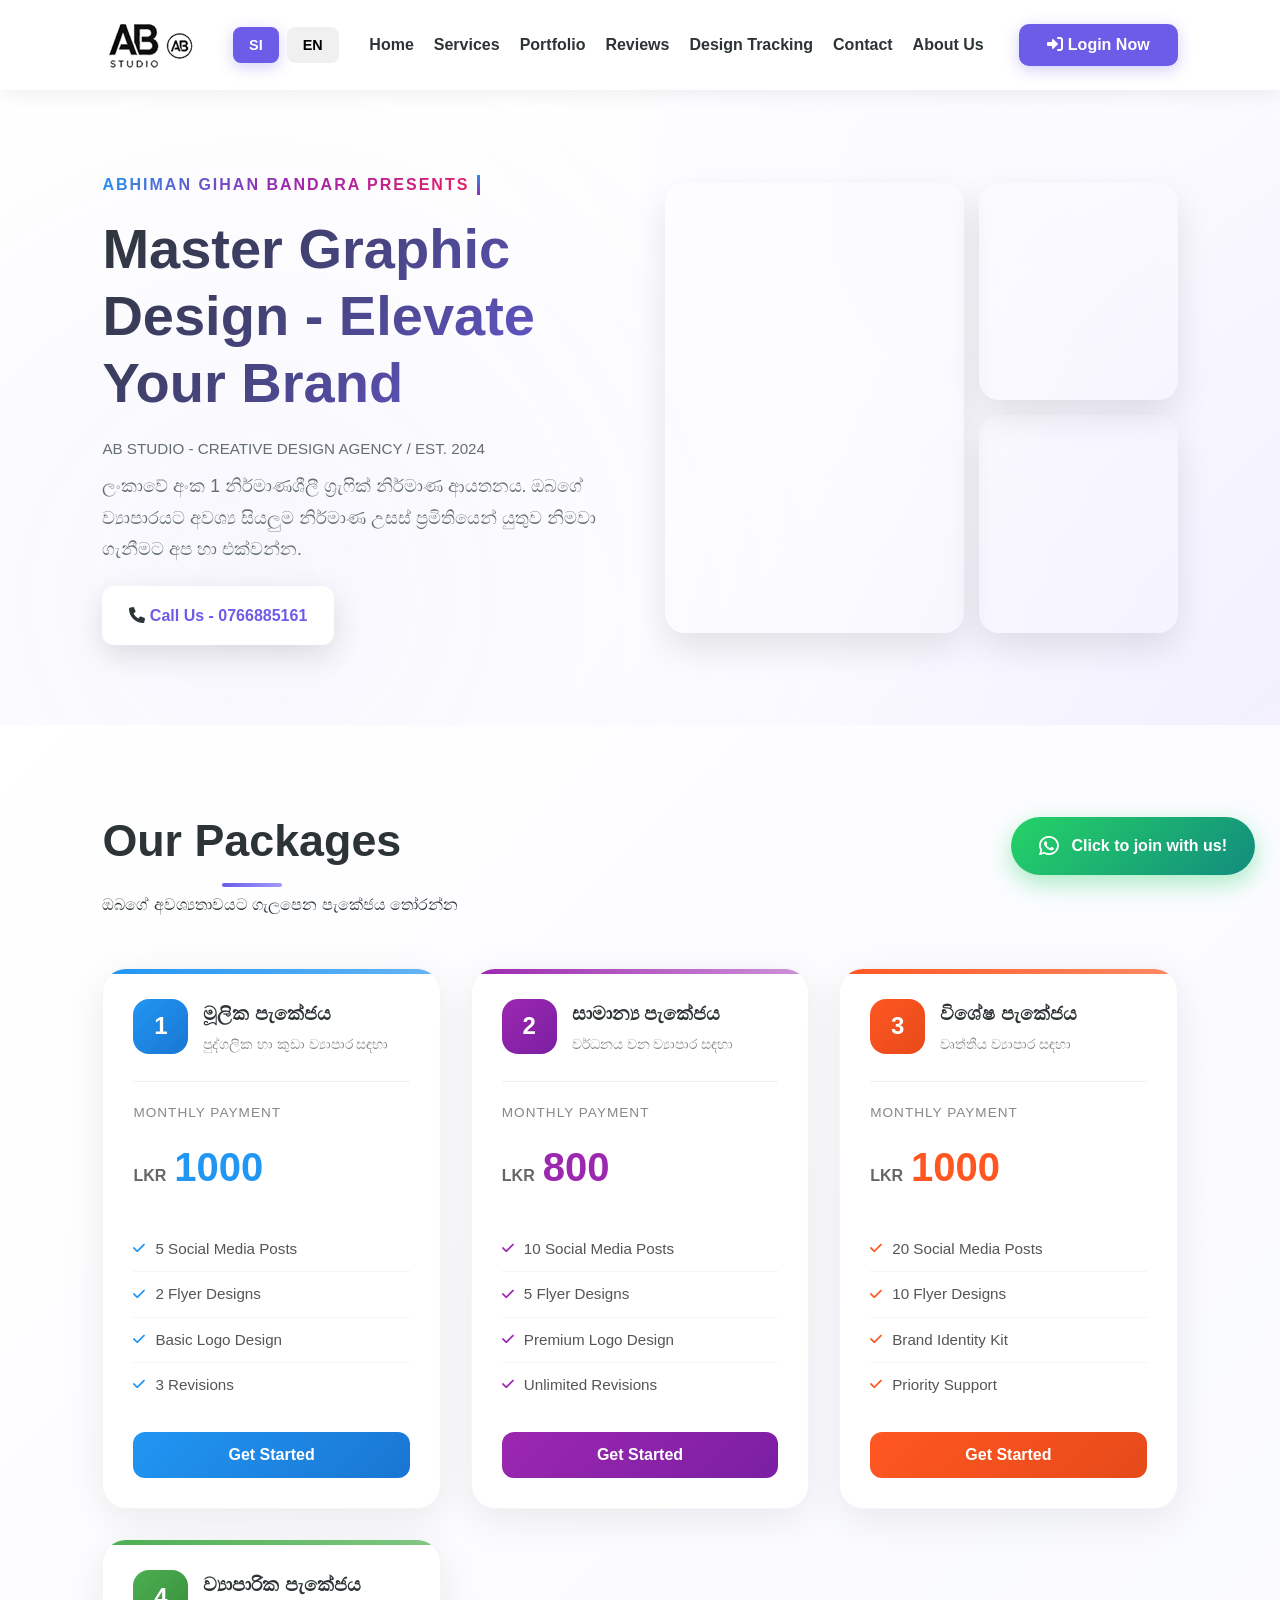
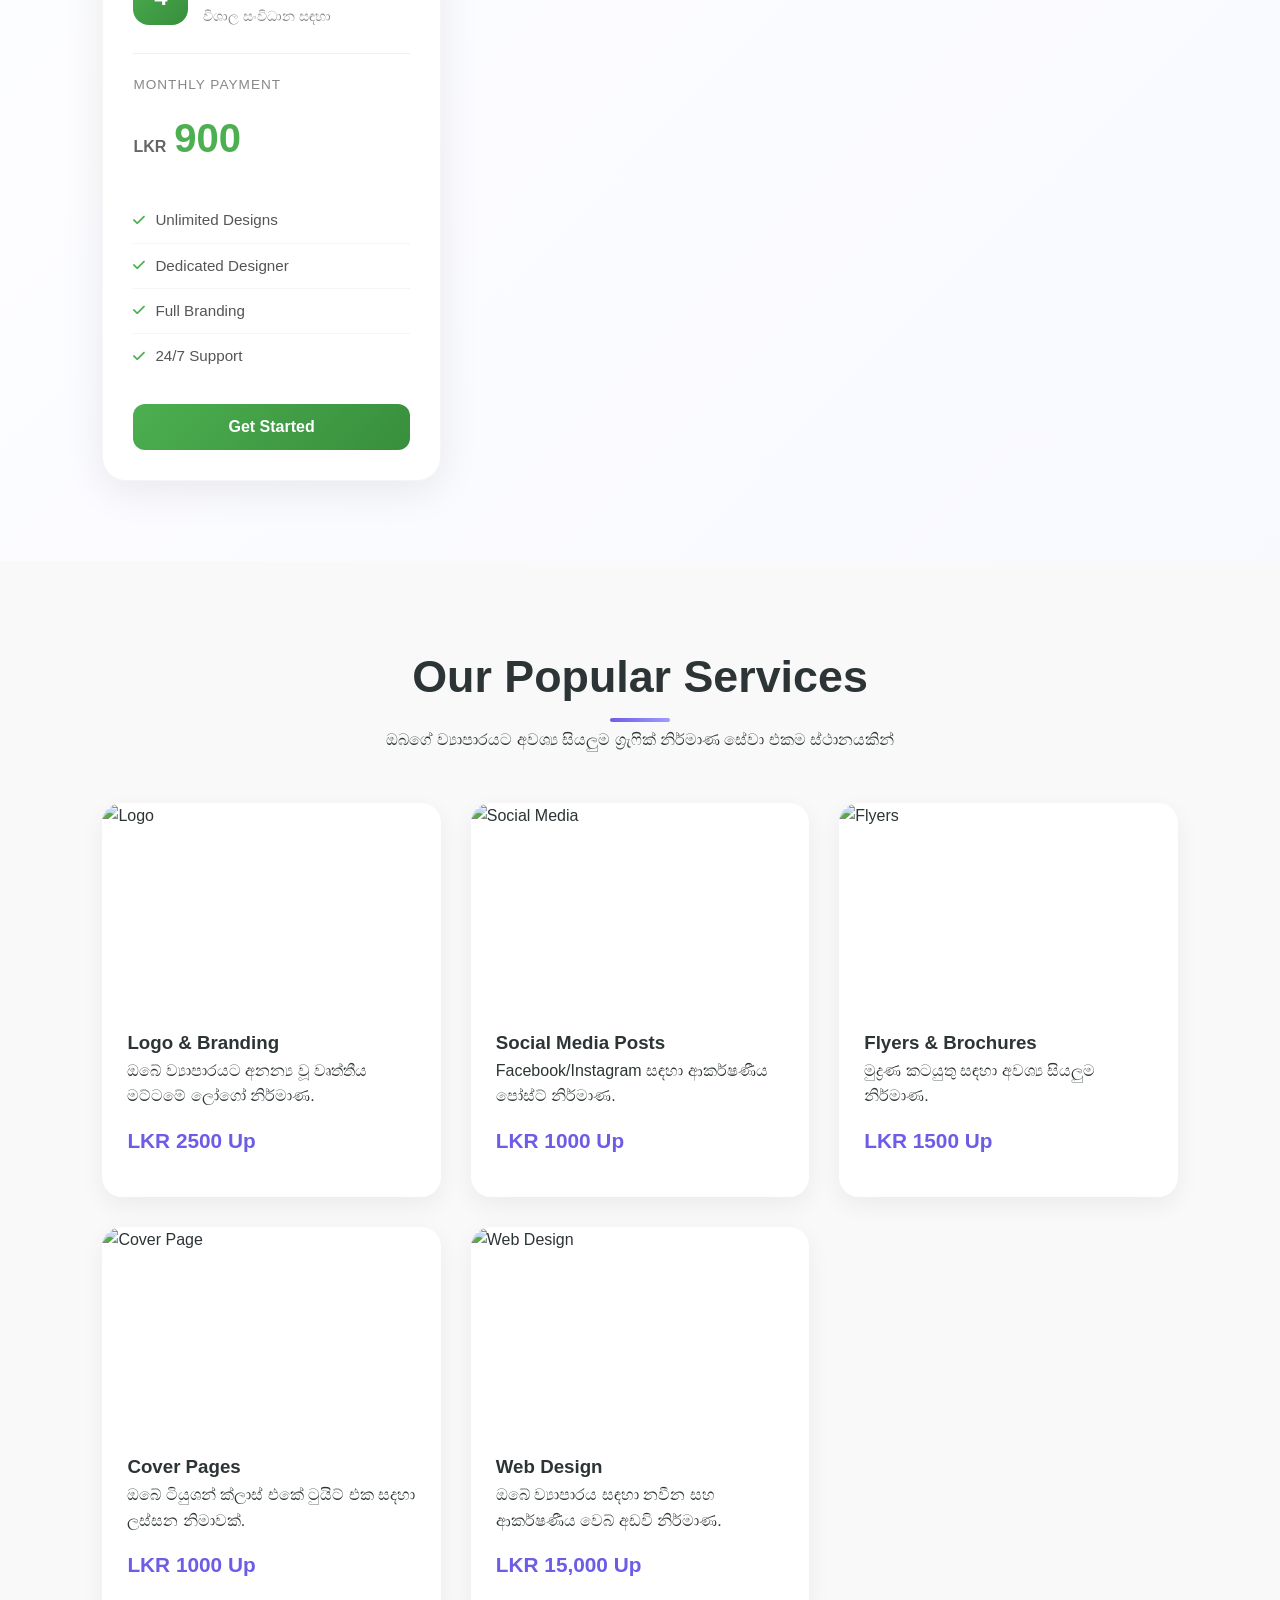
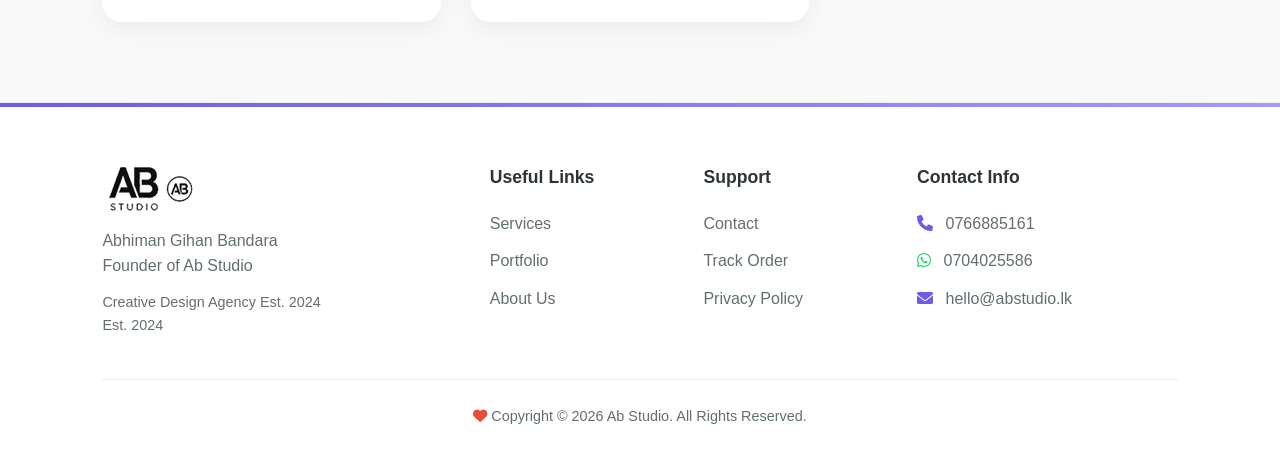
==== commit 61fe6845: "Update index.html" ====
--- a/index.html
+++ b/index.html
@@ -183,8 +183,8 @@
 
             <div class="hero-images reveal-right">
                 <div class="slide-box box-large">
-                    <img src="https://images.unsplash.com/photo-1558655146-9f40138edfeb?auto=format&fit=crop&w=600" alt="Slide 1">
-                    <img src="https://images.unsplash.com/photo-1626785774625-ddcddc3445e9?auto=format&fit=crop&w=600" alt="Slide 2">
+                    <img src="images/image4.webp">
+                    <img src="images/imae1.webp" alt="Slide 2">
                     <img src="https://images.unsplash.com/photo-1561070791-2526d30994b5?auto=format&fit=crop&w=600" alt="Slide 3">
                 </div>
                 <div class="slide-box">
@@ -786,10 +786,16 @@
     <footer>
         <div class="footer-content">
             <div>
-                <h3 style="color: var(--primary-color); font-size: 1.5rem; margin-bottom: 15px;">AB Studio</h3>
-                <p style="margin-top:15px; color: #636e72;">Abhiman Gihan Bandara<br><span data-si="Founder of Ab Studio" data-en="Founder of Ab Studio">Founder of Ab Studio</span></p>
+                <img src="images/ab-studio-logo.png" alt="Ab Studio" height="60" onerror="this.style.display='none'; this.nextElementSibling.style.display='block'">
+                <h3 style="display: none; color: var(--primary-color);">AB Studio</h3>
+                <p style="margin-top:15px">Abhiman Gihan Bandara<br>Founder of Ab Studio</p>
                 <p style="color: #636e72; margin-top: 10px; font-size: 0.9rem;" data-si="Creative Design Agency Est. 2024" data-en="Creative Design Agency Est. 2024">Creative Design Agency<br>Est. 2024</p>
             </div>
+            
+               
+                
+               
+   
             <div>
                 <h4 data-si="Useful Links" data-en="Useful Links">Useful Links</h4>
                 <p onclick="showServicesPage()" data-si="Services" data-en="Services">Services</p>
